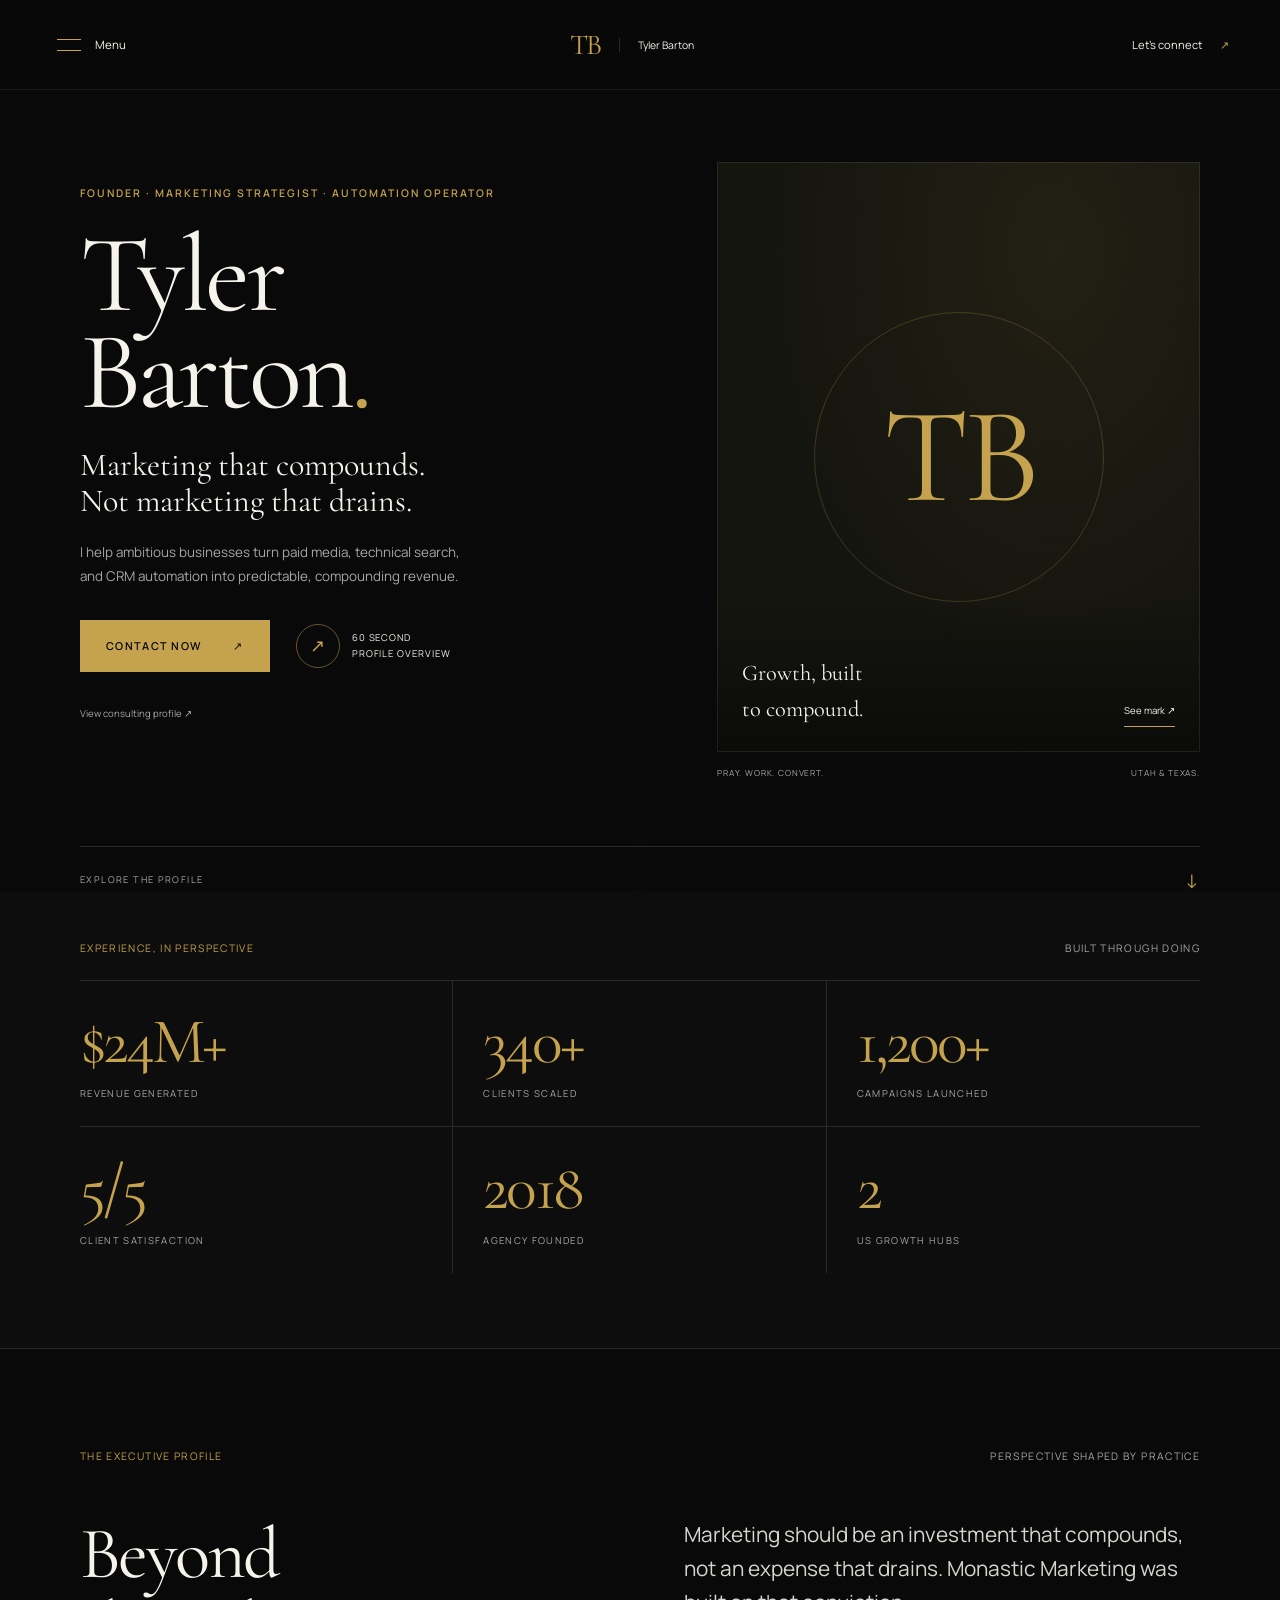
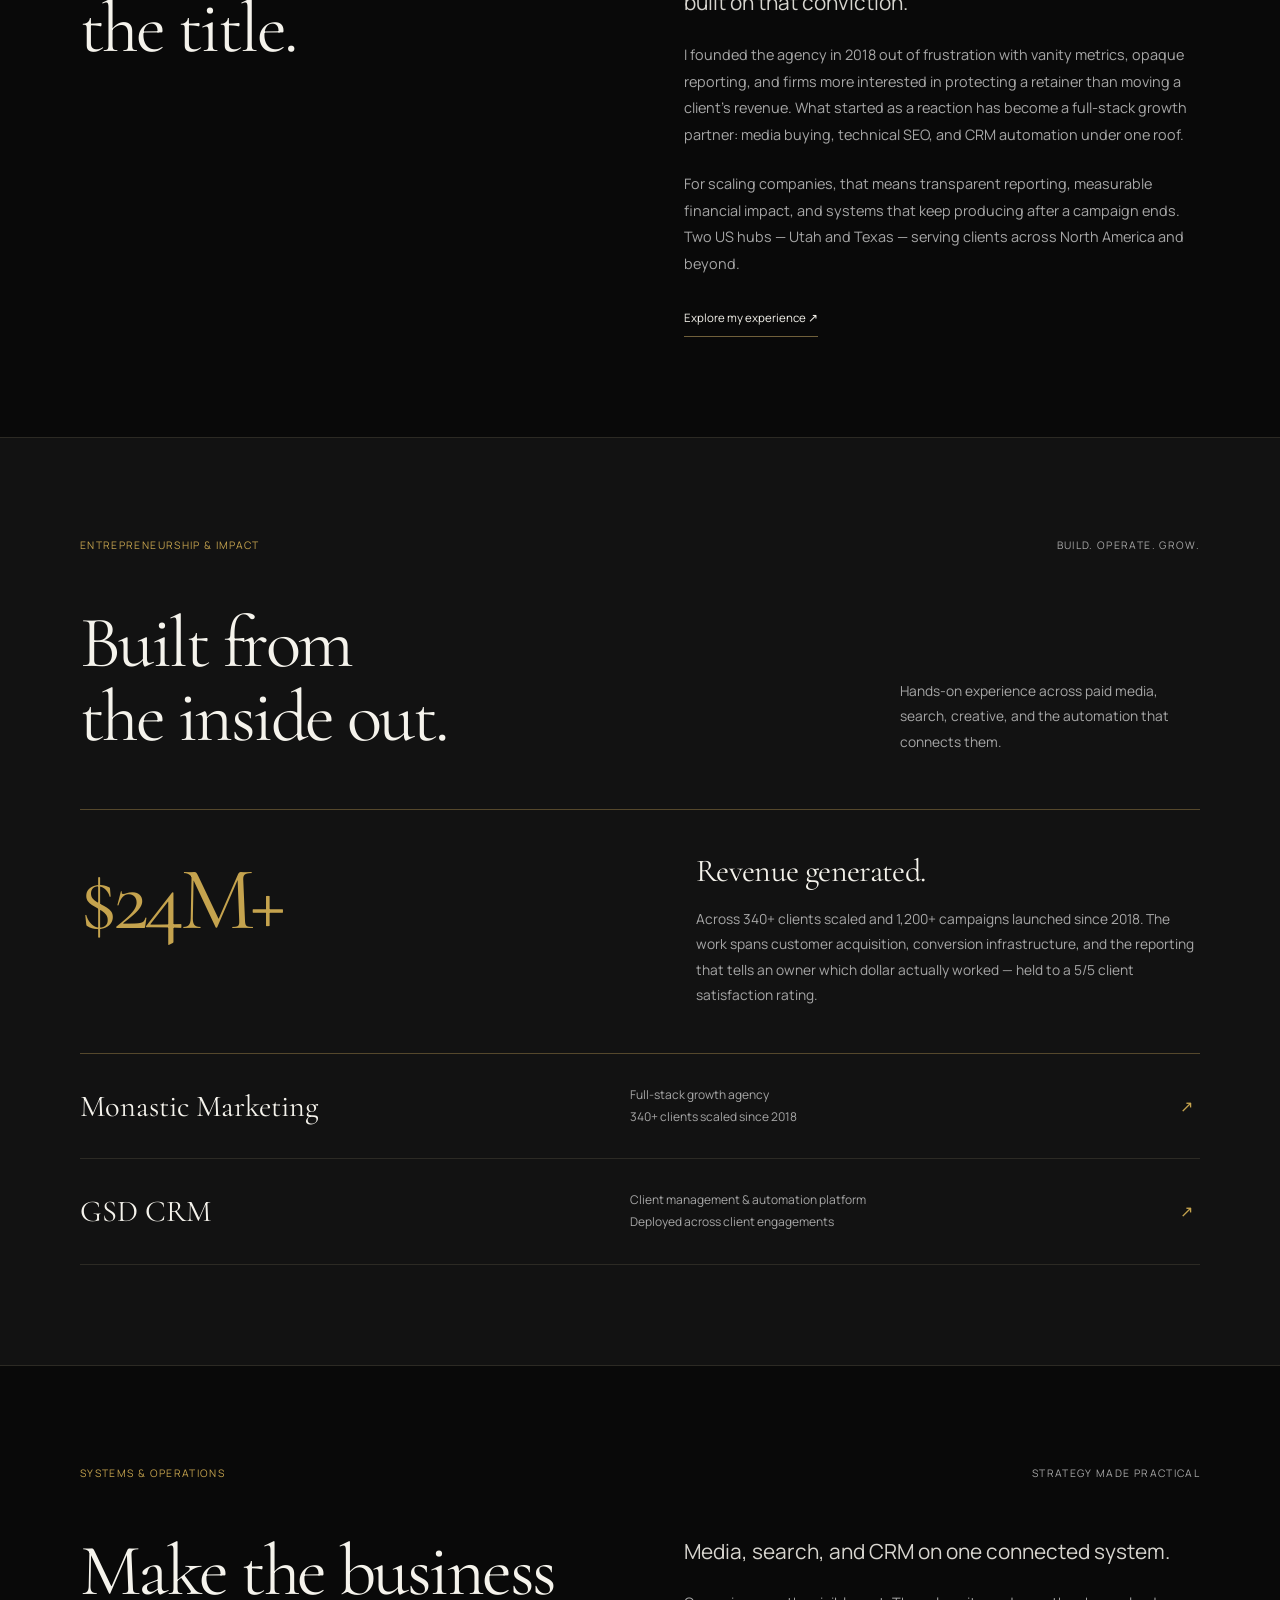
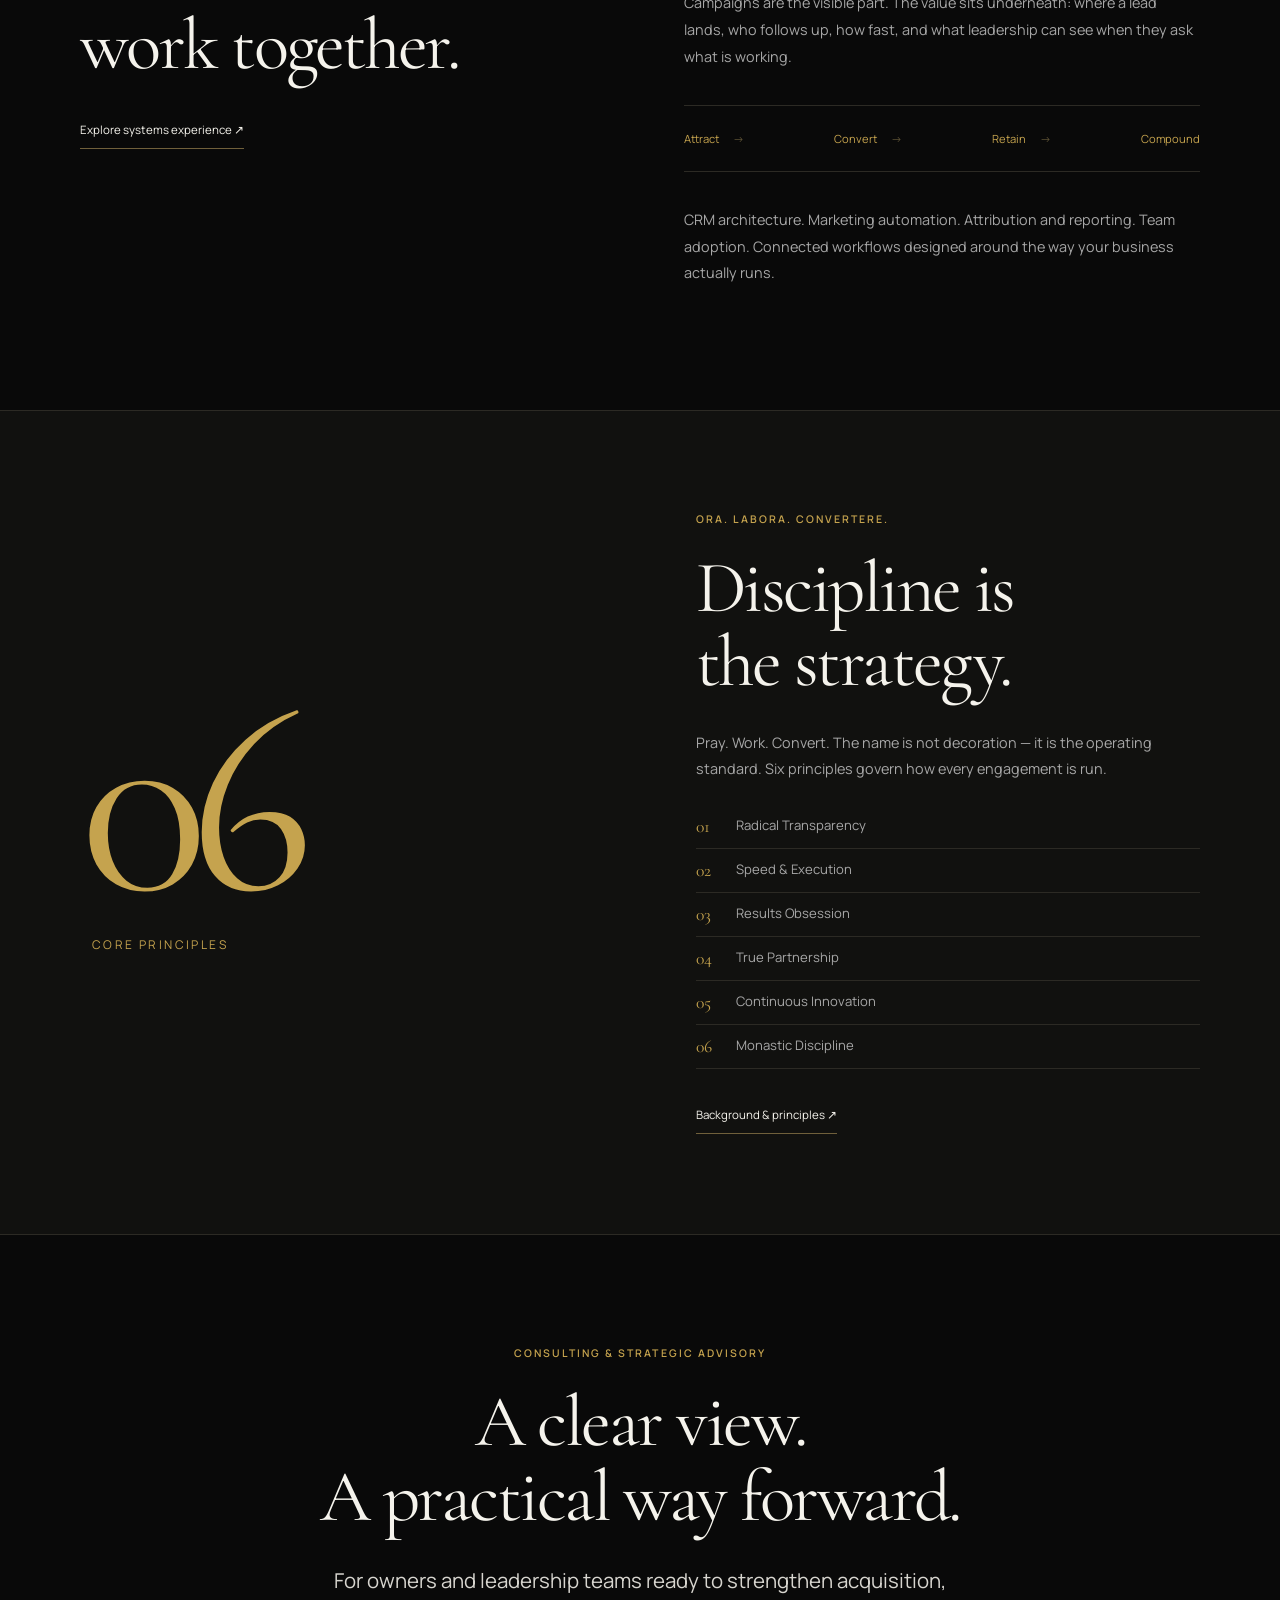
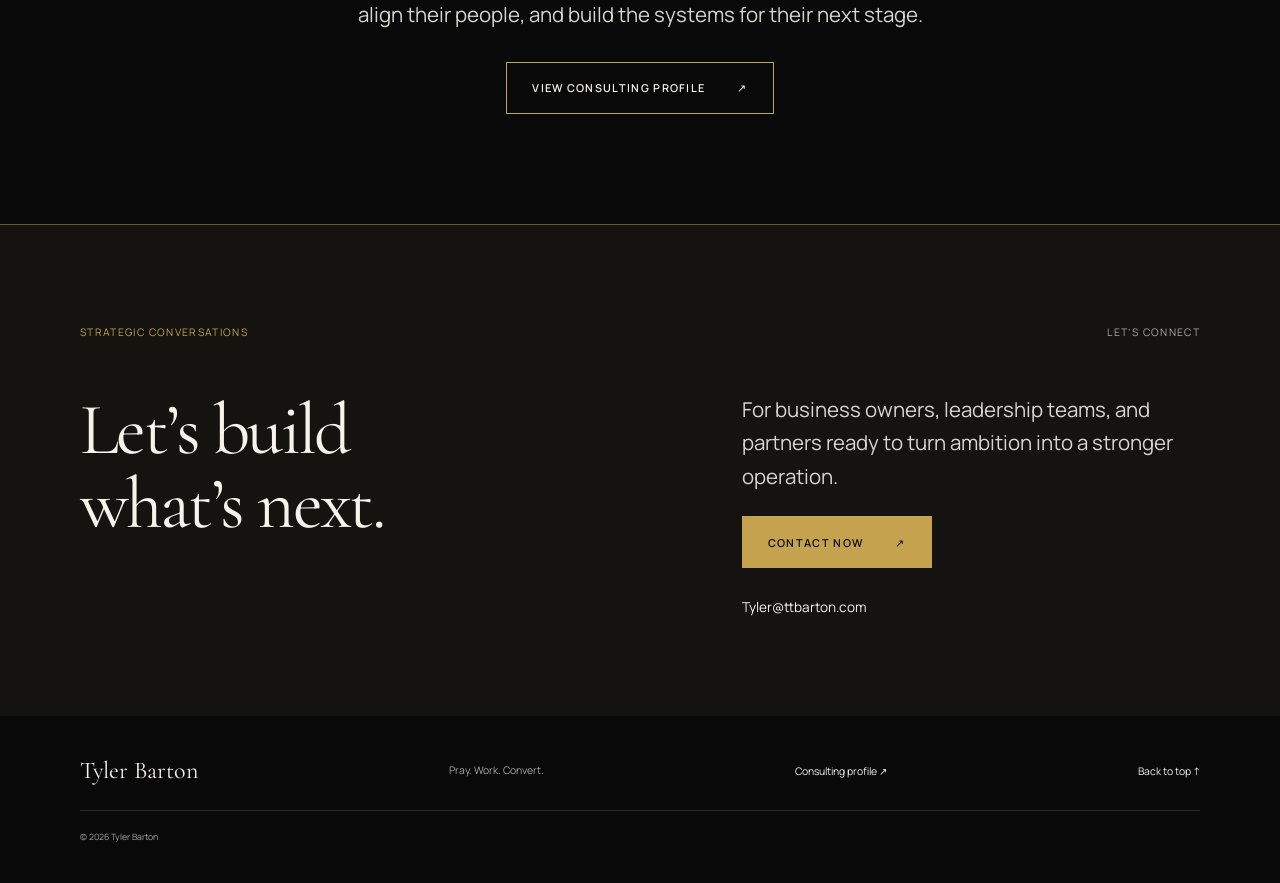
==== index.html @ 745e7f77 "Add ttbarton.com static site Personal executive profile site for Tyler Barton, structured after jere" ====
<!doctype html>
<html lang="en">
<head>
<meta charset="utf-8">
<meta name="viewport" content="width=device-width, initial-scale=1">
<title>Marketing Strategist &amp; Automation Operator | Tyler Barton</title>
<meta name="description" content="Tyler Barton is the founder of Monastic Marketing, a full-stack growth partner built on paid media, technical SEO and CRM automation. 340+ clients scaled, $24M+ in revenue generated.">
<link rel="canonical" href="https://ttbarton.com/">
<meta name="robots" content="index, follow, max-image-preview:large">
<meta property="og:type" content="website">
<meta property="og:title" content="Marketing Strategist &amp; Automation Operator | Tyler Barton">
<meta property="og:description" content="Tyler Barton is the founder of Monastic Marketing, a full-stack growth partner built on paid media, technical SEO and CRM automation.">
<meta property="og:url" content="https://ttbarton.com/">
<meta property="og:site_name" content="Tyler Barton">
<meta property="og:locale" content="en_US">
<!-- TODO(assets): add og:image once a 1200x630 social card exists at /assets/social-profile.jpg -->
<meta name="twitter:card" content="summary_large_image">
<meta name="twitter:title" content="Marketing Strategist &amp; Automation Operator | Tyler Barton">
<meta name="twitter:description" content="Tyler Barton is the founder of Monastic Marketing, a full-stack growth partner built on paid media, technical SEO and CRM automation.">
<meta name="theme-color" content="#090909">
<link rel="icon" type="image/svg+xml" href="/favicon.svg">
<link rel="preconnect" href="https://fonts.googleapis.com">
<link rel="preconnect" href="https://fonts.gstatic.com" crossorigin>
<link rel="stylesheet" href="https://fonts.googleapis.com/css2?family=Cormorant+Garamond:wght@300;400&family=Manrope:wght@400;500;600&display=swap">
<link rel="stylesheet" href="/assets/styles.css">
<script type="application/ld+json">
{"@context":"https://schema.org","@type":"Person","name":"Tyler Barton","url":"https://ttbarton.com/","jobTitle":"Marketing Strategist","email":"Tyler@ttbarton.com","worksFor":{"@type":"Organization","name":"Monastic Marketing","url":"https://monasticmarketing.com/"}}
</script>
</head>
<body id="top">
<a class="skip-link" href="#main">Skip to content</a>
<div class="scroll-progress" aria-hidden="true"></div>

<header class="site-header">
  <button class="menu-toggle" data-open="navigation" aria-haspopup="dialog" aria-label="Open menu">
    <span class="menu-lines" aria-hidden="true"></span>
    <span>Menu</span>
  </button>
  <a class="wordmark" href="/" aria-label="TB: Tyler Barton home">TB<span>Tyler Barton</span></a>
  <a class="header-contact" href="/#contact">Let&rsquo;s connect <span aria-hidden="true">&#8599;</span></a>
</header>

<dialog id="navigation" class="nav-dialog" aria-labelledby="nav-title">
  <div class="nav-top">
    <span class="eyebrow">Navigate</span>
    <button class="close" data-close aria-label="Close menu">&times;</button>
  </div>
  <h2 id="nav-title">Tyler Barton</h2>
  <nav aria-label="Main navigation">
    <a href="/" style="--i:0"><span>Home</span><span aria-hidden="true">&rsaquo;</span></a>
    <a href="/#profile" style="--i:1"><span>Executive profile</span><span aria-hidden="true">&rsaquo;</span></a>
    <a href="/experience/" style="--i:2"><span>Experience</span><span aria-hidden="true">&rsaquo;</span></a>
    <a href="/consulting/" style="--i:3"><span>Consulting</span><span aria-hidden="true">&rsaquo;</span></a>
    <a href="/consulting/#systems" style="--i:4"><span>Systems &amp; technology</span><span aria-hidden="true">&rsaquo;</span></a>
    <a href="/consulting/#methodology" style="--i:5"><span>Methodology</span><span aria-hidden="true">&rsaquo;</span></a>
    <a href="/consulting/#engagements" style="--i:6"><span>Engagement options</span><span aria-hidden="true">&rsaquo;</span></a>
    <a href="/experience/#principles" style="--i:7"><span>Principles</span><span aria-hidden="true">&rsaquo;</span></a>
    <a href="/contact/" style="--i:8"><span>Contact</span><span aria-hidden="true">&rsaquo;</span></a>
  </nav>
  <div class="nav-bottom">
    <span>Founder. Strategist. Operator.</span>
    <a href="mailto:Tyler@ttbarton.com">Tyler@ttbarton.com</a>
  </div>
</dialog>

<main id="main">

  <section class="hero" aria-labelledby="hero-title">
    <div class="hero-copy">
      <p class="eyebrow">Founder &middot; Marketing Strategist &middot; Automation Operator</p>
      <h1 id="hero-title">Tyler<br>Barton<span class="name-period">.</span></h1>
      <p class="hero-statement">Marketing that compounds.<br>Not marketing that drains.</p>
      <p class="hero-description">I help ambitious businesses turn paid media, technical search, and CRM automation into predictable, compounding revenue.</p>
      <div class="hero-actions">
        <a class="button gold" href="/contact/">Contact now <span aria-hidden="true">&#8599;</span></a>
        <button class="briefing-button" data-open="overview">
          <span class="play-icon" aria-hidden="true">&#8599;</span>
          <span>60 second<br>profile overview</span>
        </button>
      </div>
      <div class="support-actions">
        <a href="/consulting/">View consulting profile <span aria-hidden="true">&#8599;</span></a>
        <!-- TODO(assets): restore the PDF download once /downloads/tyler-barton-profile.pdf exists -->
      </div>
    </div>

    <figure class="hero-portrait">
      <div class="portrait-frame is-monogram">
        <!-- TODO(assets): replace this monogram with <img src="/assets/portrait.webp" ...> when a portrait is supplied -->
        <span class="monogram" aria-hidden="true">TB</span>
        <div class="portrait-caption">
          <span>Growth, built<br>to compound.</span>
          <button data-open="portrait">See mark <span aria-hidden="true">&#8599;</span></button>
        </div>
      </div>
      <figcaption>
        <span>Pray. Work. Convert.</span>
        <span>Utah &amp; Texas.</span>
      </figcaption>
    </figure>

    <a class="hero-scroll" href="#profile">
      <span>Explore the profile</span>
      <span aria-hidden="true">&darr;</span>
    </a>
  </section>

  <section class="metrics-section" aria-label="Professional experience in numbers">
    <div class="section-kicker">
      <span>Experience, in perspective</span>
      <span>Built through doing</span>
    </div>
    <div class="metrics">
      <div class="metric" data-reveal style="--delay:0ms"><strong>$24M+</strong><span>Revenue Generated</span></div>
      <div class="metric" data-reveal style="--delay:55ms"><strong>340+</strong><span>Clients Scaled</span></div>
      <div class="metric" data-reveal style="--delay:110ms"><strong>1,200+</strong><span>Campaigns Launched</span></div>
      <div class="metric" data-reveal style="--delay:165ms"><strong>5/5</strong><span>Client Satisfaction</span></div>
      <div class="metric" data-reveal style="--delay:220ms"><strong>2018</strong><span>Agency Founded</span></div>
      <div class="metric" data-reveal style="--delay:275ms"><strong>2</strong><span>US Growth Hubs</span></div>
    </div>
  </section>

  <section id="profile" class="section profile-section">
    <div class="section-kicker">
      <span>The executive profile</span>
      <span>Perspective shaped by practice</span>
    </div>
    <div class="editorial-split">
      <h2 data-reveal>Beyond<br>the title.</h2>
      <div>
        <p class="lead" data-reveal>Marketing should be an investment that compounds, not an expense that drains. Monastic Marketing was built on that conviction.</p>
        <p>I founded the agency in 2018 out of frustration with vanity metrics, opaque reporting, and firms more interested in protecting a retainer than moving a client&rsquo;s revenue. What started as a reaction has become a full-stack growth partner: media buying, technical SEO, and CRM automation under one roof.</p>
        <p>For scaling companies, that means transparent reporting, measurable financial impact, and systems that keep producing after a campaign ends. Two US hubs &mdash; Utah and Texas &mdash; serving clients across North America and beyond.</p>
        <a class="text-link" href="/experience/">Explore my experience <span aria-hidden="true">&#8599;</span></a>
      </div>
    </div>
  </section>

  <section class="section impact-section">
    <div class="section-kicker">
      <span>Entrepreneurship &amp; impact</span>
      <span>Build. Operate. Grow.</span>
    </div>
    <div class="impact-heading">
      <h2 data-reveal>Built from<br>the inside out.</h2>
      <p>Hands-on experience across paid media, search, creative, and the automation that connects them.</p>
    </div>
    <div class="impact-feature" data-reveal>
      <span class="impact-number">$24M+</span>
      <div>
        <h3>Revenue generated.</h3>
        <p>Across 340+ clients scaled and 1,200+ campaigns launched since 2018. The work spans customer acquisition, conversion infrastructure, and the reporting that tells an owner which dollar actually worked &mdash; held to a 5/5 client satisfaction rating.</p>
      </div>
    </div>
    <div class="venture-list">
      <a href="/experience/#monastic-marketing">
        <span>Monastic Marketing</span>
        <p>Full-stack growth agency<br>340+ clients scaled since 2018</p>
        <span aria-hidden="true">&#8599;</span>
      </a>
      <a href="/experience/#gsd-crm">
        <span>GSD CRM</span>
        <p>Client management &amp; automation platform<br>Deployed across client engagements</p>
        <span aria-hidden="true">&#8599;</span>
      </a>
      <!-- TODO(content): add further ventures, boards or exits here as /experience/#anchor entries -->
    </div>
  </section>

  <section class="section systems-teaser">
    <div class="section-kicker">
      <span>Systems &amp; operations</span>
      <span>Strategy made practical</span>
    </div>
    <div class="editorial-split">
      <div>
        <h2 data-reveal>Make the business<br>work together.</h2>
        <a class="text-link" href="/consulting/#systems">Explore systems experience &#8599;</a>
      </div>
      <div>
        <p class="lead">Media, search, and CRM on one connected system.</p>
        <p>Campaigns are the visible part. The value sits underneath: where a lead lands, who follows up, how fast, and what leadership can see when they ask what is working.</p>
        <div class="system-flow" aria-label="Connected growth processes">
          <span>Attract</span>
          <span>Convert</span>
          <span>Retain</span>
          <span>Compound</span>
        </div>
        <p>CRM architecture. Marketing automation. Attribution and reporting. Team adoption. Connected workflows designed around the way your business actually runs.</p>
      </div>
    </div>
  </section>

  <section id="principles" class="section leadership-teaser">
    <div class="leadership-number" data-reveal>06<span>CORE PRINCIPLES</span></div>
    <div>
      <p class="eyebrow">Ora. Labora. Convertere.</p>
      <h2>Discipline is<br>the strategy.</h2>
      <p>Pray. Work. Convert. The name is not decoration &mdash; it is the operating standard. Six principles govern how every engagement is run.</p>
      <ul class="principle-list">
        <li><b>01</b><span>Radical Transparency</span></li>
        <li><b>02</b><span>Speed &amp; Execution</span></li>
        <li><b>03</b><span>Results Obsession</span></li>
        <li><b>04</b><span>True Partnership</span></li>
        <li><b>05</b><span>Continuous Innovation</span></li>
        <li><b>06</b><span>Monastic Discipline</span></li>
      </ul>
      <a class="text-link" href="/experience/#principles">Background &amp; principles &#8599;</a>
    </div>
  </section>

  <section class="section consulting-teaser">
    <p class="eyebrow">Consulting &amp; strategic advisory</p>
    <h2 data-reveal>A clear view.<br>A practical way forward.</h2>
    <p class="lead">For owners and leadership teams ready to strengthen acquisition, align their people, and build the systems for their next stage.</p>
    <a class="button outline" href="/consulting/">View consulting profile <span aria-hidden="true">&#8599;</span></a>
  </section>

  <section id="contact" class="contact-section section">
    <div class="section-kicker">
      <span>Strategic conversations</span>
      <span>Let&rsquo;s connect</span>
    </div>
    <div class="contact-layout">
      <h2>Let&rsquo;s build<br>what&rsquo;s next.</h2>
      <div>
        <p class="lead">For business owners, leadership teams, and partners ready to turn ambition into a stronger operation.</p>
        <a class="button gold" href="/contact/">Contact now <span aria-hidden="true">&#8599;</span></a>
        <div class="contact-links">
          <a href="mailto:Tyler@ttbarton.com">Tyler@ttbarton.com</a>
          <!-- TODO(content): add a direct phone number here, e.g. <a href="tel:+1XXXXXXXXXX">XXX-XXX-XXXX</a> -->
        </div>
      </div>
    </div>
  </section>

</main>

<footer class="site-footer">
  <a class="footer-brand" href="/">Tyler Barton</a>
  <p>Pray. Work. Convert.</p>
  <a href="/consulting/">Consulting profile <span aria-hidden="true">&#8599;</span></a>
  <a href="#top">Back to top &uarr;</a>
  <small>&copy; 2026 Tyler Barton</small>
</footer>

<dialog id="overview" class="overview-dialog" aria-labelledby="overview-title">
  <div class="dialog-top">
    <span class="eyebrow">The 60 second executive briefing</span>
    <button class="close" data-close aria-label="Close overview">&times;</button>
  </div>
  <div class="briefing-progress" aria-hidden="true">
    <span data-progress="0"></span><span data-progress="1"></span><span data-progress="2"></span>
    <span data-progress="3"></span><span data-progress="4"></span><span data-progress="5"></span>
  </div>
  <div aria-live="polite">
    <article class="chapter" data-chapter="0">
      <p class="chapter-label">01 / Who I am</p>
      <h2 id="overview-title">An operator&rsquo;s perspective.</h2>
      <p>I&rsquo;m Tyler Barton, founder of Monastic Marketing. I help ambitious businesses become market leaders through data-driven marketing and automation that generates predictable, compounding revenue.</p>
    </article>
    <article class="chapter" data-chapter="1" hidden>
      <p class="chapter-label">02 / What I&rsquo;ve built</p>
      <h2>From frustration to a full-stack partner.</h2>
      <p>I founded Monastic Marketing in 2018, frustrated by vanity metrics, opaque reporting, and agencies more focused on retainers than client ROI. It now operates as a full-stack growth partner across media buying, technical SEO, and CRM automation, with GSD CRM as the system underneath.</p>
    </article>
    <article class="chapter" data-chapter="2" hidden>
      <p class="chapter-label">03 / The scale</p>
      <h2>Experience across clients and campaigns.</h2>
      <p>340+ clients scaled, $24M+ in revenue generated, and 1,200+ campaigns launched, held to a 5/5 client satisfaction rating. Two US hubs, in Utah and Texas, serve clients across North America and globally.</p>
    </article>
    <article class="chapter" data-chapter="3" hidden>
      <p class="chapter-label">04 / How I lead</p>
      <h2>Transparency. Speed. Discipline.</h2>
      <p>Six principles govern the work: radical transparency, speed and execution, results obsession, true partnership, continuous innovation, and monastic discipline. Ora. Labora. Convertere. Pray, work, convert.</p>
    </article>
    <article class="chapter" data-chapter="4" hidden>
      <p class="chapter-label">05 / Where I create value</p>
      <h2>Connecting strategy to the work.</h2>
      <p>The work connects paid media, technical and local search, creative, CRM implementation, and automation. The focus is moving companies past campaign-by-campaign marketing toward connected systems, clear attribution, and revenue that compounds.</p>
    </article>
    <article class="chapter" data-chapter="5" hidden>
      <p class="chapter-label">06 / Connect</p>
      <h2>Start with a conversation.</h2>
      <p>Explore the consulting profile for capabilities and engagement options, or get in touch to discuss your business and its priorities.</p>
      <div class="actions">
        <a class="button gold" href="/contact/">Contact now <span aria-hidden="true">&#8599;</span></a>
        <a class="text-link" href="/consulting/">Consulting profile &#8599;</a>
      </div>
    </article>
  </div>
  <div class="briefing-controls">
    <button data-prev class="text-link">&larr; Previous</button>
    <span data-step>01 / 06</span>
    <button data-next class="button outline">Next chapter &rarr;</button>
  </div>
</dialog>

<dialog id="portrait" class="portrait-dialog" aria-label="Tyler Barton monogram">
  <button class="close" data-close aria-label="Close">&times;</button>
  <!-- TODO(assets): swap for the full portrait image once supplied -->
  <div class="monogram-xl" aria-hidden="true">TB</div>
  <p>Tyler Barton</p>
</dialog>

<script src="/assets/site.js" defer></script>
</body>
</html>
---- assets/styles.css ----
/* ==========================================================================
   ttbarton.com — Tyler Barton executive profile
   Dark editorial system: Cormorant Garamond display + Manrope body, gold accent.
   ========================================================================== */

:root {
  --bg: #090909;
  --surface: #121212;
  --text: #f5f3ec;
  --muted: #a7a7a7;
  --gold: #c5a34e;
  --gold-soft: #70603b;
  --line: #2c2a24;
  --ease: cubic-bezier(0.2, 0.7, 0.2, 1);
  --font-display: "Cormorant Garamond", Georgia, serif;
  --font-body: "Manrope", -apple-system, BlinkMacSystemFont, "Segoe UI", Arial, sans-serif;
  color-scheme: dark;
  font-family: var(--font-body);
  background: var(--bg);
  color: var(--text);
  font-synthesis: none;
}

*, *::before, *::after { box-sizing: border-box; }

html { scroll-behavior: smooth; scroll-padding-top: 110px; -webkit-text-size-adjust: 100%; }
body { margin: 0; }
body.dialog-open { overflow: hidden; }

a { color: inherit; text-decoration: none; }
button { font: inherit; color: inherit; cursor: pointer; background: none; border: 0; }
button, a, summary { -webkit-tap-highlight-color: transparent; touch-action: manipulation; }
button:disabled { opacity: 0.35; cursor: default; }
[hidden] { display: none !important; }
a, button, summary { outline-offset: 6px; }
a:focus-visible, button:focus-visible, summary:focus-visible { outline: 2px solid var(--gold); }
::selection { background: var(--gold); color: var(--bg); }
img, svg { max-width: 100%; display: block; }

p { color: var(--muted); margin: 0 0 1.4rem; line-height: 1.85; }

h1, h2, h3 {
  font-family: var(--font-display);
  letter-spacing: -0.035em;
  margin: 0;
  font-weight: 400;
  line-height: 1.02;
}
h1 { font-size: clamp(4rem, 8.7vw, 8.6rem); }
h2 { font-size: clamp(3rem, 5.7vw, 5.5rem); }
h3 { letter-spacing: -0.02em; font-size: 2rem; }
h4 { margin: 1rem 0; font-weight: 600; }

main { animation: page-enter 0.4s var(--ease); }

/* --- Layout primitives ---------------------------------------------------- */

.section,
.metrics-section { max-width: 1440px; margin: auto; padding: 100px 6.25%; }
.section { border-top: 1px solid var(--line); }

.eyebrow {
  letter-spacing: 0.19em;
  text-transform: uppercase;
  color: var(--gold);
  font-size: 0.66rem;
  font-weight: 600;
  line-height: 1.7;
}

.section-kicker {
  display: flex;
  justify-content: space-between;
  gap: 20px;
  margin-bottom: 54px;
  letter-spacing: 0.13em;
  text-transform: uppercase;
  color: var(--muted);
  font-size: 0.65rem;
}
.section-kicker span:first-child { color: var(--gold); }

.lead { color: #d7d5cf; font-size: clamp(1.15rem, 1.6vw, 1.4rem); line-height: 1.65; }
.gold-text { color: var(--gold); }

/* --- Buttons & links ------------------------------------------------------ */

.button {
  display: inline-flex;
  justify-content: space-between;
  align-items: center;
  gap: 32px;
  min-height: 52px;
  padding: 17px 25px;
  border: 1px solid var(--gold);
  text-transform: uppercase;
  letter-spacing: 0.12em;
  font-size: 0.68rem;
  font-weight: 600;
  transition: background 0.25s, color 0.25s, transform 0.25s;
}
.button.gold { background: var(--gold); color: #090909; }
.button.gold:hover { background: #dfbf72; border-color: #dfbf72; }
.button.outline:hover { background: var(--gold); color: #090909; }
.button span { transition: transform 0.25s; }
.button:hover span { transform: translate(2px, -2px); }

.text-link,
.support-actions a {
  display: inline-block;
  border-bottom: 1px solid var(--gold-soft);
  padding: 8px 0;
  font-size: 0.72rem;
  line-height: 1.7;
  transition: color 0.2s, border-color 0.2s;
}
.text-link:hover,
.support-actions a:hover { color: var(--gold); border-color: var(--gold); }

.actions { display: flex; flex-wrap: wrap; align-items: center; gap: 25px; }

.skip-link {
  position: fixed;
  top: -100px;
  left: 20px;
  z-index: 100;
  background: var(--gold);
  color: #090909;
  padding: 16px;
}
.skip-link:focus { top: 10px; }

/* --- Header & navigation -------------------------------------------------- */

.site-header {
  position: sticky;
  top: 0;
  z-index: 20;
  display: flex;
  justify-content: space-between;
  align-items: center;
  height: 90px;
  padding: 0 4%;
  background: #090909ed;
  border-bottom: 1px solid #ffffff12;
  transition: background 0.3s;
}
.site-header.scrolled { background: #090909fa; }

.menu-toggle { display: flex; align-items: center; gap: 14px; min-height: 44px; font-size: 0.72rem; }
.menu-lines { width: 24px; height: 12px; border-block: 1px solid var(--gold); transition: width 0.3s; }
.menu-toggle:hover .menu-lines { width: 30px; }

.wordmark {
  display: flex;
  align-items: center;
  gap: 18px;
  font-family: var(--font-display);
  letter-spacing: -0.06em;
  color: var(--gold);
  font-size: 1.8rem;
}
.wordmark span {
  border-left: 1px solid var(--line);
  padding-left: 18px;
  letter-spacing: 0;
  font-family: var(--font-body);
  color: var(--text);
  font-size: 0.65rem;
}

.header-contact { display: flex; align-items: center; gap: 18px; font-size: 0.7rem; }
.header-contact span { color: var(--gold); }

.scroll-progress {
  position: fixed;
  top: 0;
  left: 0;
  z-index: 30;
  width: 100%;
  height: 2px;
  background: var(--gold);
  transform-origin: 0;
  transform: scaleX(0);
}

/* --- Hero ----------------------------------------------------------------- */

.hero {
  position: relative;
  display: grid;
  grid-template-columns: 1.25fr 1fr;
  gap: 3%;
  max-width: 1440px;
  margin: auto;
  padding: 72px 6.25% 0;
  background: linear-gradient(90deg, #0000 49.95%, #c5a34e08 50%, #0000 50.05%);
}
.hero-copy { position: relative; z-index: 2; padding: 23px 0 50px; }
.hero h1 { margin: 24px 0 26px; font-size: clamp(5rem, 8.6vw, 8.7rem); line-height: 0.88; }
.name-period { color: var(--gold); }
.hero-statement {
  font-family: var(--font-display);
  color: var(--text);
  margin-bottom: 20px;
  font-size: 2rem;
  line-height: 1.15;
}
.hero-description { max-width: 390px; font-size: 0.84rem; line-height: 1.8; }
.hero-actions { display: flex; align-items: center; gap: 26px; margin-top: 30px; }

.briefing-button {
  display: flex;
  align-items: center;
  gap: 12px;
  padding: 5px 0;
  text-align: left;
  text-transform: uppercase;
  letter-spacing: 0.1em;
  font-size: 0.59rem;
  line-height: 1.7;
}
.play-icon {
  display: grid;
  place-items: center;
  width: 44px;
  height: 44px;
  color: var(--gold);
  border: 1px solid #655632;
  border-radius: 50%;
  font-size: 1.1rem;
  transition: background 0.25s, color 0.25s;
}
.briefing-button:hover .play-icon { background: var(--gold); color: #090909; }

.support-actions { display: flex; gap: 25px; margin-top: 25px; }
.support-actions a { color: var(--muted); border: 0; font-size: 0.6rem; }

.hero-portrait { align-self: start; margin: 0; padding: 0 0 46px; }
.portrait-frame { position: relative; background: #20201e; max-height: 590px; overflow: hidden; }
.portrait-frame::after {
  content: "";
  position: absolute;
  inset: 0;
  border: 1px solid #ffffff15;
  pointer-events: none;
}
.portrait-frame > img {
  width: 100%;
  height: 590px;
  object-fit: cover;
  object-position: 50% 37%;
  filter: saturate(0.65);
  transition: filter 0.5s, transform 0.8s;
}
.portrait-frame:hover > img { filter: saturate(1); transform: scale(1.02); }

/* Monogram stand-in used until a portrait is supplied */
.portrait-frame.is-monogram { display: grid; place-items: center; height: 590px; background:
  radial-gradient(at 70% 15%, #c5a34e14, #0000 60%), #15150f; }
.monogram {
  display: grid;
  place-items: center;
  width: min(62%, 290px);
  aspect-ratio: 1;
  border: 1px solid #c5a34e3d;
  border-radius: 50%;
  font-family: var(--font-display);
  font-size: clamp(5rem, 11vw, 8.5rem);
  letter-spacing: -0.04em;
  color: var(--gold);
  line-height: 1;
}

.portrait-caption {
  position: absolute;
  inset-inline: 0;
  bottom: 0;
  display: flex;
  justify-content: space-between;
  align-items: end;
  padding: 60px 25px 25px;
  background: linear-gradient(#0000, #090909df);
  font-size: 0.75rem;
  line-height: 1.6;
}
.portrait-caption > span { font-family: var(--font-display); font-size: 1.4rem; }
.portrait-caption button { border-bottom: 1px solid var(--gold); padding: 8px 0; font-size: 0.6rem; }

.hero-portrait figcaption {
  display: flex;
  justify-content: space-between;
  margin-top: 15px;
  text-transform: uppercase;
  letter-spacing: 0.1em;
  color: var(--muted);
  font-size: 0.52rem;
}

.hero-scroll {
  grid-column: 1 / -1;
  display: flex;
  justify-content: space-between;
  align-items: center;
  padding: 20px 0;
  border-top: 1px solid var(--line);
  text-transform: uppercase;
  letter-spacing: 0.15em;
  color: var(--muted);
  font-size: 0.58rem;
}
.hero-scroll span:last-child { color: var(--gold); font-size: 1.2rem; }

/* --- Metrics -------------------------------------------------------------- */

.metrics-section { background: #0d0d0d; padding-top: 50px; padding-bottom: 75px; }
.metrics-section .section-kicker { margin-bottom: 25px; }
.metrics { display: grid; grid-template-columns: repeat(3, 1fr); }
.metric {
  position: relative;
  padding: 26px 30px;
  border-top: 1px solid var(--line);
  border-right: 1px solid var(--line);
  transition: background 0.3s;
}
.metric:nth-child(3n) { border-right: 0; }
.metric:nth-child(3n + 1) { padding-left: 0; }
.metric strong {
  display: block;
  font-family: var(--font-display);
  color: var(--gold);
  letter-spacing: -0.045em;
  font-size: clamp(3rem, 5vw, 4.6rem);
  font-weight: 400;
  line-height: 1.1;
}
.metric > span {
  display: block;
  margin-top: 10px;
  text-transform: uppercase;
  letter-spacing: 0.14em;
  color: var(--muted);
  font-size: 0.6rem;
}
.metric::after {
  content: "";
  position: absolute;
  top: -1px;
  left: 0;
  width: 100%;
  height: 1px;
  background: var(--gold);
  transform-origin: 0;
  transform: scaleX(0);
  transition: transform 0.4s;
}
.metric:hover { background: #c5a34e06; }
.metric:hover::after { transform: scaleX(1); }

/* --- Editorial splits ----------------------------------------------------- */

.editorial-split { display: grid; grid-template-columns: 1fr 1.05fr; gap: 10%; }
.editorial-split > div > p { max-width: 600px; font-size: 0.9rem; }
.editorial-split > div > .lead { font-size: 1.3rem; }

/* --- Impact / ventures ---------------------------------------------------- */

.impact-section { background: #121212; }
.impact-heading { display: flex; justify-content: space-between; align-items: end; gap: 10%; }
.impact-heading > p { max-width: 300px; margin: 0; font-size: 0.86rem; }
.impact-feature {
  display: grid;
  grid-template-columns: 1fr 1fr;
  gap: 10%;
  margin-top: 55px;
  padding: 45px 0;
  border-block: 1px solid #55482c;
}
.impact-number {
  font-family: var(--font-display);
  color: var(--gold);
  letter-spacing: -0.05em;
  font-size: clamp(4rem, 7vw, 7rem);
  line-height: 1;
}
.impact-feature h3 { margin-bottom: 18px; }
.impact-feature p { margin: 0; font-size: 0.86rem; }

.venture-list > a {
  display: grid;
  grid-template-columns: 1fr 1fr 20px;
  align-items: center;
  gap: 24px;
  padding: 30px 0;
  border-bottom: 1px solid var(--line);
  transition: padding 0.3s, color 0.3s;
}
.venture-list > a:hover { color: var(--gold); padding-left: 12px; }
.venture-list > a > span:first-child { font-family: var(--font-display); font-size: 1.9rem; }
.venture-list p { margin: 0; font-size: 0.75rem; }
.venture-list > a > span:last-child { color: var(--gold); }

/* --- Systems -------------------------------------------------------------- */

.systems-teaser .text-link { margin-top: 30px; }
.system-flow {
  display: flex;
  justify-content: space-between;
  gap: 12px;
  margin: 35px 0;
  padding: 25px 0;
  border-block: 1px solid var(--line);
  color: var(--gold);
  font-size: 0.7rem;
}
.system-flow span:not(:last-child)::after { content: "→"; color: #615537; margin-left: 14px; }

/* --- Principles panel (big numeral) --------------------------------------- */

.leadership-teaser { display: grid; grid-template-columns: 1fr 1fr; gap: 10%; background: #11110f; }
.leadership-number {
  align-self: center;
  font-family: var(--font-display);
  color: var(--gold);
  letter-spacing: -0.07em;
  font-size: clamp(9rem, 21vw, 20rem);
  line-height: 0.8;
}
.leadership-number span {
  display: block;
  margin-top: 30px;
  padding-left: 12px;
  font-family: var(--font-body);
  letter-spacing: 0.2em;
  font-size: 0.75rem;
}
.leadership-teaser h2 { margin-bottom: 30px; }
.leadership-teaser p:not(.eyebrow) { font-size: 0.9rem; }

.principle-list { margin: 0 0 28px; padding: 0; list-style: none; }
.principle-list li {
  display: grid;
  grid-template-columns: 26px 1fr;
  gap: 14px;
  padding: 11px 0;
  border-bottom: 1px solid var(--line);
  color: var(--muted);
  font-size: 0.82rem;
}
.principle-list b { color: var(--gold); font-weight: 400; font-family: var(--font-display); font-size: 1.1rem; }

/* --- Consulting teaser / contact / footer --------------------------------- */

.consulting-teaser { text-align: center; padding-block: 110px; }
.consulting-teaser .lead { max-width: 620px; margin: 30px auto; }

.contact-section { background: #14130f; border-top: 1px solid #675735; }
.contact-layout { display: grid; grid-template-columns: 1.2fr 1fr; gap: 10%; }
.contact-links { display: flex; flex-direction: column; gap: 12px; margin-top: 30px; font-size: 0.85rem; }
.contact-links a:hover { color: var(--gold); }

.site-footer {
  display: flex;
  flex-wrap: wrap;
  justify-content: space-between;
  align-items: center;
  gap: 25px;
  max-width: 1440px;
  margin: auto;
  padding: 40px 6.25%;
  font-size: 0.65rem;
}
.footer-brand { font-family: var(--font-display); font-size: 1.5rem; }
.site-footer p { margin: 0; font-size: 0.65rem; }
.site-footer small {
  width: 100%;
  color: var(--muted);
  border-top: 1px solid var(--line);
  padding-top: 20px;
}

/* --- Inner page intro ----------------------------------------------------- */

.page-intro {
  padding-top: 95px;
  border: 0;
  background: radial-gradient(at 90% 5%, #c5a34e0b, #0000 55%);
}
.page-intro .lead { max-width: 670px; margin: 30px 0; }
.page-intro h1 { font-size: clamp(3.8rem, 7.5vw, 7.5rem); }

/* --- Timeline / accordions ------------------------------------------------ */

.timeline { margin-left: 8px; padding-left: 35px; border-left: 1px solid #6c582f; }
.timeline-item { position: relative; border-bottom: 1px solid var(--line); }
.timeline-item::before {
  content: "";
  position: absolute;
  top: 47px;
  left: -40px;
  width: 9px;
  height: 9px;
  border: 1px solid var(--gold);
  background: var(--bg);
  border-radius: 50%;
}
.timeline-item[open]::before { background: var(--gold); }

summary {
  display: flex;
  align-items: center;
  gap: 25px;
  min-height: 56px;
  padding: 30px 0;
  cursor: pointer;
  list-style: none;
}
summary::-webkit-details-marker { display: none; }
summary h3 { font-size: 1.9rem; }
summary p { margin: 8px 0 0; font-size: 0.78rem; }

.expand {
  margin-left: auto;
  flex-shrink: 0;
  color: var(--gold);
  font-size: 1.5rem;
  transition: transform 0.3s;
}
details[open] > summary > .expand { transform: rotate(45deg); }

.timeline-badge {
  width: 155px;
  flex-shrink: 0;
  color: var(--gold);
  text-transform: uppercase;
  letter-spacing: 0.1em;
  font-size: 0.65rem;
}
.timeline-detail { max-width: 700px; margin-left: 180px; padding-bottom: 30px; }
.timeline-detail p { font-size: 0.9rem; }

.tag-list { display: flex; flex-wrap: wrap; gap: 8px; margin: 20px 0 0; padding: 0; list-style: none; }
.tag-list li { border: 1px solid var(--line); color: #bdb8aa; padding: 7px 10px; font-size: 0.61rem; }

.education-row {
  display: grid;
  grid-template-columns: 1fr 1fr;
  gap: 10%;
  padding: 35px 0;
  border-bottom: 1px solid var(--line);
}
.education-row p { font-size: 0.86rem; }

.case-section { background: #121212; }
.case-body { max-width: 800px; margin: 40px 0 0 auto; }
.case-body h3 { margin-bottom: 25px; }

.plain-list { margin: 25px 0; padding: 0; list-style: none; }
.plain-list li {
  position: relative;
  padding: 10px 0 10px 22px;
  color: var(--muted);
  font-size: 0.85rem;
  line-height: 1.7;
}
.plain-list li::before { content: "•"; position: absolute; left: 0; color: var(--gold); }

/* --- Consulting page ------------------------------------------------------ */

.value-grid { display: grid; grid-template-columns: 1fr 1fr; gap: 40px 70px; }
.value-grid h3 { color: var(--gold); margin-bottom: 18px; }
.value-grid p { font-size: 0.86rem; }

.sticky-heading { align-self: start; position: sticky; top: 140px; }
.sticky-heading > p:last-child { margin-top: 25px; }

.service-list details { border-top: 1px solid var(--line); }
.service-list summary h3 {
  font-family: var(--font-body);
  letter-spacing: 0;
  font-size: 0.92rem;
  line-height: 1.6;
}
.detail-body { padding: 0 0 30px; font-size: 0.9rem; }

.methodology { background: #121212; }
.method-steps { margin-top: 40px; }
.method-steps details { border-bottom: 1px solid var(--line); }
.step-number {
  width: 55px;
  flex-shrink: 0;
  font-family: var(--font-display);
  color: var(--gold);
  font-size: 2rem;
}
.methodology > p { margin-top: 30px; font-size: 0.8rem; }
.method-steps .detail-body { max-width: 800px; padding-left: 80px; }

.tools-grid { display: grid; grid-template-columns: repeat(3, 1fr); gap: 45px 35px; margin-top: 60px; }
.tools-grid > div { border-top: 1px solid #65542f; padding-top: 25px; }
.tools-grid h3 { font-size: 1.65rem; }
.tools-grid ul { margin-top: 22px; padding: 0; list-style: none; }
.tools-grid li { color: var(--muted); font-size: 0.75rem; line-height: 1.9; }

.industry-list {
  display: flex;
  flex-wrap: wrap;
  gap: 12px 25px;
  margin: 20px 0;
  padding: 20px 0;
  list-style: none;
}
.industry-list li {
  color: var(--muted);
  border-bottom: 1px solid var(--line);
  padding: 9px 0;
  font-size: 0.8rem;
}
.industry-list li.primary { color: var(--gold); border-color: #675735; }

.engagements { background: #121212; }
.engagements > h2 { margin-bottom: 45px; }
.engagement { border-top: 1px solid var(--line); }
.engagement summary { align-items: start; }
.engagement summary p { max-width: 800px; }
.engagement .detail-body { padding-left: 80px; }
.price-note {
  display: block;
  margin-top: 10px;
  color: var(--gold);
  text-transform: uppercase;
  letter-spacing: 0.12em;
  font-size: 0.62rem;
}

/* --- Contact page --------------------------------------------------------- */

.contact-options { display: flex; flex-direction: column; max-width: 800px; margin-top: 55px; }
.contact-options > a {
  display: grid;
  grid-template-columns: 130px 1fr 20px;
  align-items: center;
  gap: 25px;
  padding: 28px 0;
  border-top: 1px solid var(--line);
}
.contact-options > a > span:first-child { color: var(--muted); font-size: 0.7rem; }
.contact-options strong { font-family: var(--font-display); font-size: 2rem; font-weight: 400; }
.contact-options > a > span:last-child { color: var(--gold); }

.calendar-shell {
  display: flex;
  flex-direction: column;
  justify-content: center;
  align-items: center;
  min-height: 230px;
  padding: 25px;
  border: 1px solid var(--line);
}
.calendar-shell > p { margin: 20px 0 0; font-size: 0.7rem; }
.booking-section h2 { margin-bottom: 25px; }

/* --- Dialogs -------------------------------------------------------------- */

dialog {
  color: var(--text);
  background: #121212;
  border: 1px solid #4d432b;
  max-width: calc(100vw - 32px);
  max-height: 90dvh;
  margin: auto;
  padding: 0;
  box-shadow: 0 30px 100px #0009;
}
dialog::backdrop { backdrop-filter: blur(7px); background: #000b; }
dialog[open] { animation: dialog-in 0.3s var(--ease); }

.close {
  display: grid;
  place-items: center;
  width: 44px;
  height: 44px;
  border: 1px solid var(--line);
  font-size: 1.7rem;
  line-height: 1;
  transition: border-color 0.2s, color 0.2s;
}
.close:hover { border-color: var(--gold); color: var(--gold); }

.nav-dialog {
  border: 0;
  border-right: 1px solid var(--line);
  width: 420px;
  max-width: min(92vw, 420px);
  height: 100dvh;
  max-height: 100dvh;
  margin: 0;
  padding: 28px 32px;
  overflow: auto;
}
.nav-dialog[open] { animation: drawer-in 0.35s var(--ease); }
.nav-top { display: flex; justify-content: space-between; align-items: center; }
.nav-dialog h2 { margin: 14px 0 28px; font-size: 2rem; }
.nav-dialog nav > a {
  display: flex;
  justify-content: space-between;
  gap: 20px;
  padding: 17px 0;
  border-bottom: 1px solid var(--line);
  font-size: 0.82rem;
  transition: color 0.2s, padding 0.2s;
}
.nav-dialog nav > a:hover { color: var(--gold); padding-left: 8px; }
.nav-dialog nav > a > span:last-child { color: var(--gold); }
.nav-dialog[open] nav > a {
  animation: page-enter 0.3s both;
  animation-delay: calc(var(--i) * 25ms);
}
.nav-bottom {
  display: flex;
  flex-direction: column;
  gap: 15px;
  margin-top: 38px;
  color: var(--muted);
  font-size: 0.65rem;
}
.nav-bottom a { color: var(--gold); }

.overview-dialog { width: 900px; padding: 35px 50px; }
.dialog-top { display: flex; justify-content: space-between; align-items: center; gap: 20px; }
.dialog-top .eyebrow { margin: 0; }
.briefing-progress { display: grid; grid-template-columns: repeat(6, 1fr); gap: 8px; margin: 30px 0 45px; }
.briefing-progress span { background: #38352d; height: 2px; transition: background 0.25s; }
.briefing-progress span.active { background: var(--gold); }
.chapter { min-height: 330px; animation: page-enter 0.3s var(--ease); }
.chapter-label { color: var(--gold); text-transform: uppercase; letter-spacing: 0.1em; font-size: 0.7rem; }
.chapter h2 { max-width: 670px; margin-bottom: 25px; font-size: clamp(2.8rem, 5vw, 4.7rem); }
.chapter > p:last-of-type { max-width: 680px; font-size: 1rem; }
.briefing-controls {
  display: flex;
  justify-content: space-between;
  align-items: center;
  gap: 20px;
  padding-top: 25px;
  border-top: 1px solid var(--line);
}
.briefing-controls > span { color: var(--muted); font-size: 0.65rem; }

.portrait-dialog { text-align: center; background: #090909; width: auto; padding: 18px; }
.portrait-dialog > .close { position: absolute; top: 25px; right: 25px; background: #090909d9; }
.portrait-dialog .monogram-xl {
  display: grid;
  place-items: center;
  width: min(70vw, 520px);
  aspect-ratio: 1;
  margin: auto;
  border: 1px solid #c5a34e3d;
  border-radius: 50%;
  font-family: var(--font-display);
  font-size: clamp(6rem, 18vw, 13rem);
  color: var(--gold);
  line-height: 1;
}
.portrait-dialog p { font-family: var(--font-display); margin: 15px 0 0; font-size: 1.5rem; }

/* --- Motion --------------------------------------------------------------- */

.revealed { animation: reveal 0.7s var(--ease) both; animation-delay: var(--delay, 0s); }

@keyframes page-enter {
  from { opacity: 0.2; transform: translateY(8px); }
  to { opacity: 1; transform: none; }
}
@keyframes reveal {
  from { opacity: 0.45; transform: translateY(18px); }
  to { opacity: 1; transform: none; }
}
@keyframes drawer-in {
  from { transform: translateX(-100%); }
  to { transform: none; }
}
@keyframes dialog-in {
  from { opacity: 0; transform: translateY(12px); }
  to { opacity: 1; transform: none; }
}

/* --- Responsive ----------------------------------------------------------- */

@media (width >= 1600px) {
  .hero { padding-top: 95px; }
  .portrait-frame { max-height: 650px; }
  .portrait-frame > img, .portrait-frame.is-monogram { height: 650px; }
  .hero-copy { padding-top: 35px; }
}

@media (width <= 1000px) {
  .section, .metrics-section { padding: 75px 5%; }
  .hero { grid-template-columns: 1.1fr 1fr; gap: 5%; padding: 45px 5% 0; }
  .hero h1 { font-size: 7.8vw; }
  .hero-copy { padding-top: 10px; }
  .hero .eyebrow { font-size: 0.53rem; }
  .hero-statement { font-size: 1.7rem; }
  .hero-description { font-size: 0.78rem; }
  .portrait-frame > img, .portrait-frame.is-monogram { height: 530px; }
  .hero-actions { gap: 15px; }
  .hero-actions .button { gap: 15px; padding: 15px; font-size: 0.6rem; }
  .support-actions { gap: 16px; }
  .support-actions a { font-size: 0.52rem; }
  .hero-portrait figcaption span:last-child { display: none; }
  .editorial-split, .contact-layout { gap: 6%; }
  .tools-grid { grid-template-columns: 1fr 1fr; }
  .timeline-badge { width: 115px; }
  .timeline-detail { margin-left: 140px; }
  .hero-portrait { padding-bottom: 30px; }
}

@media (width <= 700px) {
  html { scroll-padding-top: 85px; }
  .site-header { height: 72px; padding-inline: 5%; }
  .wordmark span { display: none; }
  .wordmark { font-size: 1.6rem; }
  .header-contact { gap: 9px; font-size: 0.63rem; }
  .menu-toggle { font-size: 0.65rem; }

  .hero { display: flex; flex-direction: column; gap: 0; padding: 35px 6% 0; }
  .hero-copy { padding: 0 0 30px; }
  .hero .eyebrow { letter-spacing: 0.13em; font-size: 0.52rem; }
  .hero h1 { margin: 27px 0; font-size: clamp(4.8rem, 16vw, 7rem); }
  .hero-statement { font-size: 1.85rem; }
  .hero-description { max-width: 420px; font-size: 0.83rem; }
  .hero-actions { gap: 23px; margin-top: 24px; }
  .hero-actions .button { padding: 17px 22px; }
  .support-actions { gap: 24px; margin-top: 15px; }
  .support-actions a { font-size: 0.57rem; }
  .hero-portrait { width: 100%; padding-bottom: 26px; }
  .portrait-frame { max-height: 430px; }
  .portrait-frame > img { height: 430px; object-position: 50% 33%; }
  .portrait-frame.is-monogram { height: 430px; }
  .portrait-caption { padding: 60px 20px 20px; }
  .hero-portrait figcaption { font-size: 0.5rem; }
  .hero-scroll { width: 100%; padding: 16px 0; }

  .section, .metrics-section { padding: 60px 6%; }
  .section-kicker { gap: 20px; margin-bottom: 35px; font-size: 0.56rem; }
  .section-kicker > span:last-child { text-align: right; max-width: 130px; }

  .metrics { grid-template-columns: 1fr 1fr; }
  .metric { border-right: 1px solid var(--line) !important; padding: 22px 14px !important; }
  .metric:nth-child(2n) { border-right: 0 !important; }
  .metric:nth-child(odd) { padding-left: 0 !important; }
  .metric strong { font-size: 3.4rem; }
  .metric > span { letter-spacing: 0.09em; font-size: 0.49rem; line-height: 1.7; }

  .editorial-split, .contact-layout, .leadership-teaser { grid-template-columns: 1fr; gap: 35px; }
  .editorial-split > div > .lead { font-size: 1.2rem; }
  .impact-heading { display: block; }
  .impact-heading > p { max-width: none; margin-top: 25px; }
  .impact-feature { grid-template-columns: 1fr; gap: 25px; margin-top: 35px; padding: 35px 0; }
  .impact-number { font-size: 4.7rem; }
  .venture-list > a { grid-template-columns: 1fr 20px; gap: 10px; padding-block: 25px; }
  .venture-list > a > span:first-child { font-size: 1.65rem; }
  .venture-list p { grid-area: 2 / 1; font-size: 0.7rem; }
  .venture-list > a > span:last-child { grid-area: 1 / 2 / 3; }
  .leadership-number { padding-block: 20px; font-size: 11rem; }
  .leadership-number span { font-size: 0.65rem; }
  .consulting-teaser { text-align: left; }
  .consulting-teaser .lead { margin: 25px 0; }
  .site-footer { gap: 20px; padding: 30px 6%; }
  .site-footer > .footer-brand, .site-footer p { width: 100%; }

  .page-intro { padding-top: 55px; }
  .page-intro h1 { font-size: clamp(3.2rem, 12vw, 5rem); }

  .timeline { padding-left: 23px; }
  .timeline-item::before { top: 39px; left: -28px; }
  .timeline-item summary { display: grid; grid-template-columns: 1fr 20px; gap: 12px; }
  .timeline-badge { grid-column: 1 / -1; width: auto; }
  .timeline-item summary h3 { font-size: 1.8rem; }
  .timeline-item .expand { grid-area: 2 / 2; }
  .timeline-detail { margin-left: 0; }
  .education-row { grid-template-columns: 1fr; gap: 20px; }

  .value-grid { grid-template-columns: 1fr; gap: 25px; }
  .sticky-heading { position: static; }
  .tools-grid { gap: 30px 22px; }
  .tools-grid h3 { font-size: 1.4rem; }
  .tools-grid li { font-size: 0.68rem; }
  .method-steps summary { gap: 12px; }
  .method-steps summary h3 { font-size: 1.5rem; }
  .step-number { width: 35px; font-size: 1.6rem; }
  .method-steps .detail-body, .engagement .detail-body { padding-left: 0; }
  .engagement summary { gap: 12px; }
  .engagement h3 { font-size: 1.65rem; }
  .engagement summary p { font-size: 0.75rem; }

  .contact-options > a { grid-template-columns: 1fr 20px; gap: 12px; }
  .contact-options > a > span:first-child { grid-column: 1 / -1; }
  .contact-options strong { font-size: clamp(1.2rem, 5.2vw, 1.8rem); }
  .calendar-shell { padding: 12px; }

  .overview-dialog { max-height: 92dvh; padding: 22px; }
  .dialog-top .eyebrow { max-width: 190px; font-size: 0.55rem; }
  .briefing-progress { margin: 25px 0 30px; }
  .chapter { min-height: 380px; }
  .chapter h2 { font-size: 2.9rem; }
  .chapter > p:last-of-type { font-size: 0.9rem; }
  .briefing-controls { gap: 10px; }
  .briefing-controls .button { min-height: 46px; padding: 12px; font-size: 0.55rem; }
  .briefing-controls .text-link { font-size: 0.65rem; }
  .briefing-controls > span { font-size: 0.55rem; }
  .chapter .actions { gap: 15px; }

  .system-flow { gap: 7px; font-size: 0.62rem; }
  .system-flow span:not(:last-child)::after { margin-left: 6px; }
}

@media (prefers-reduced-motion: reduce) {
  html { scroll-behavior: auto; }
  *, *::before, *::after { transition: none !important; animation: none !important; }
}
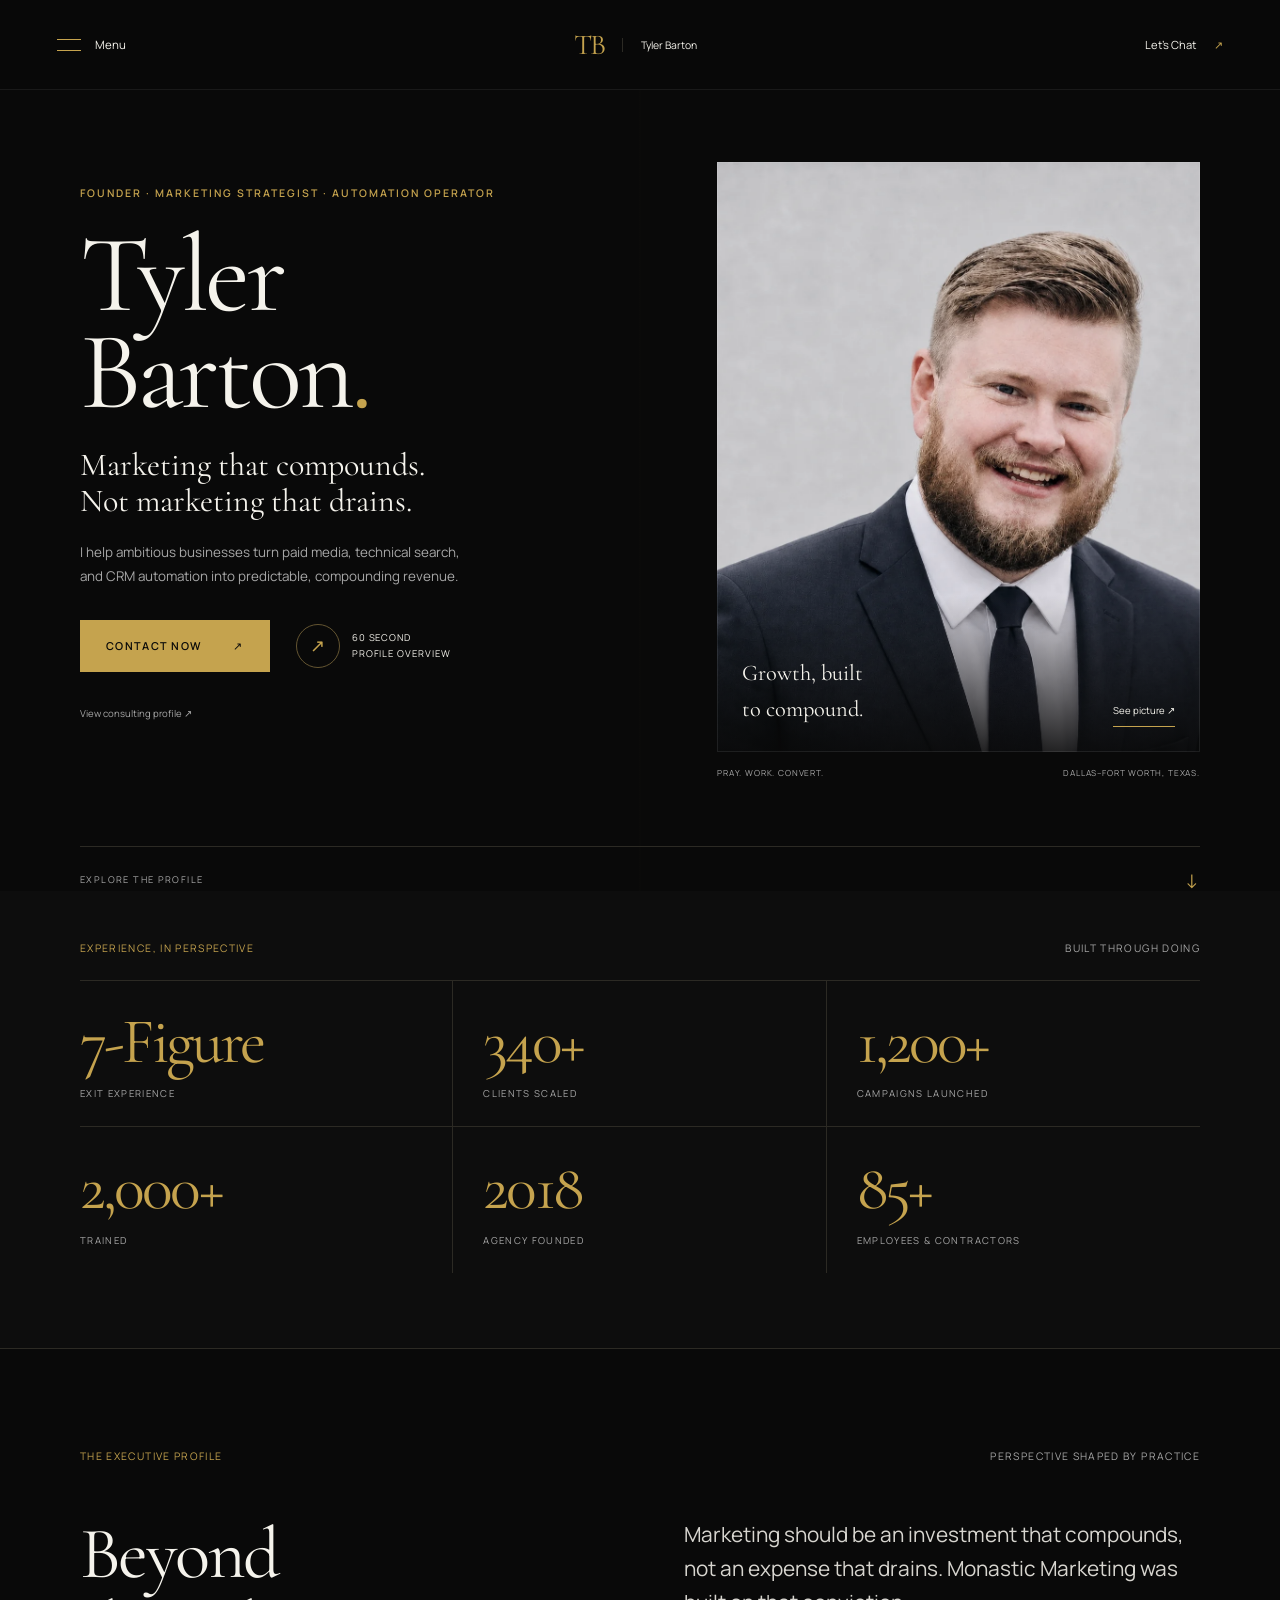
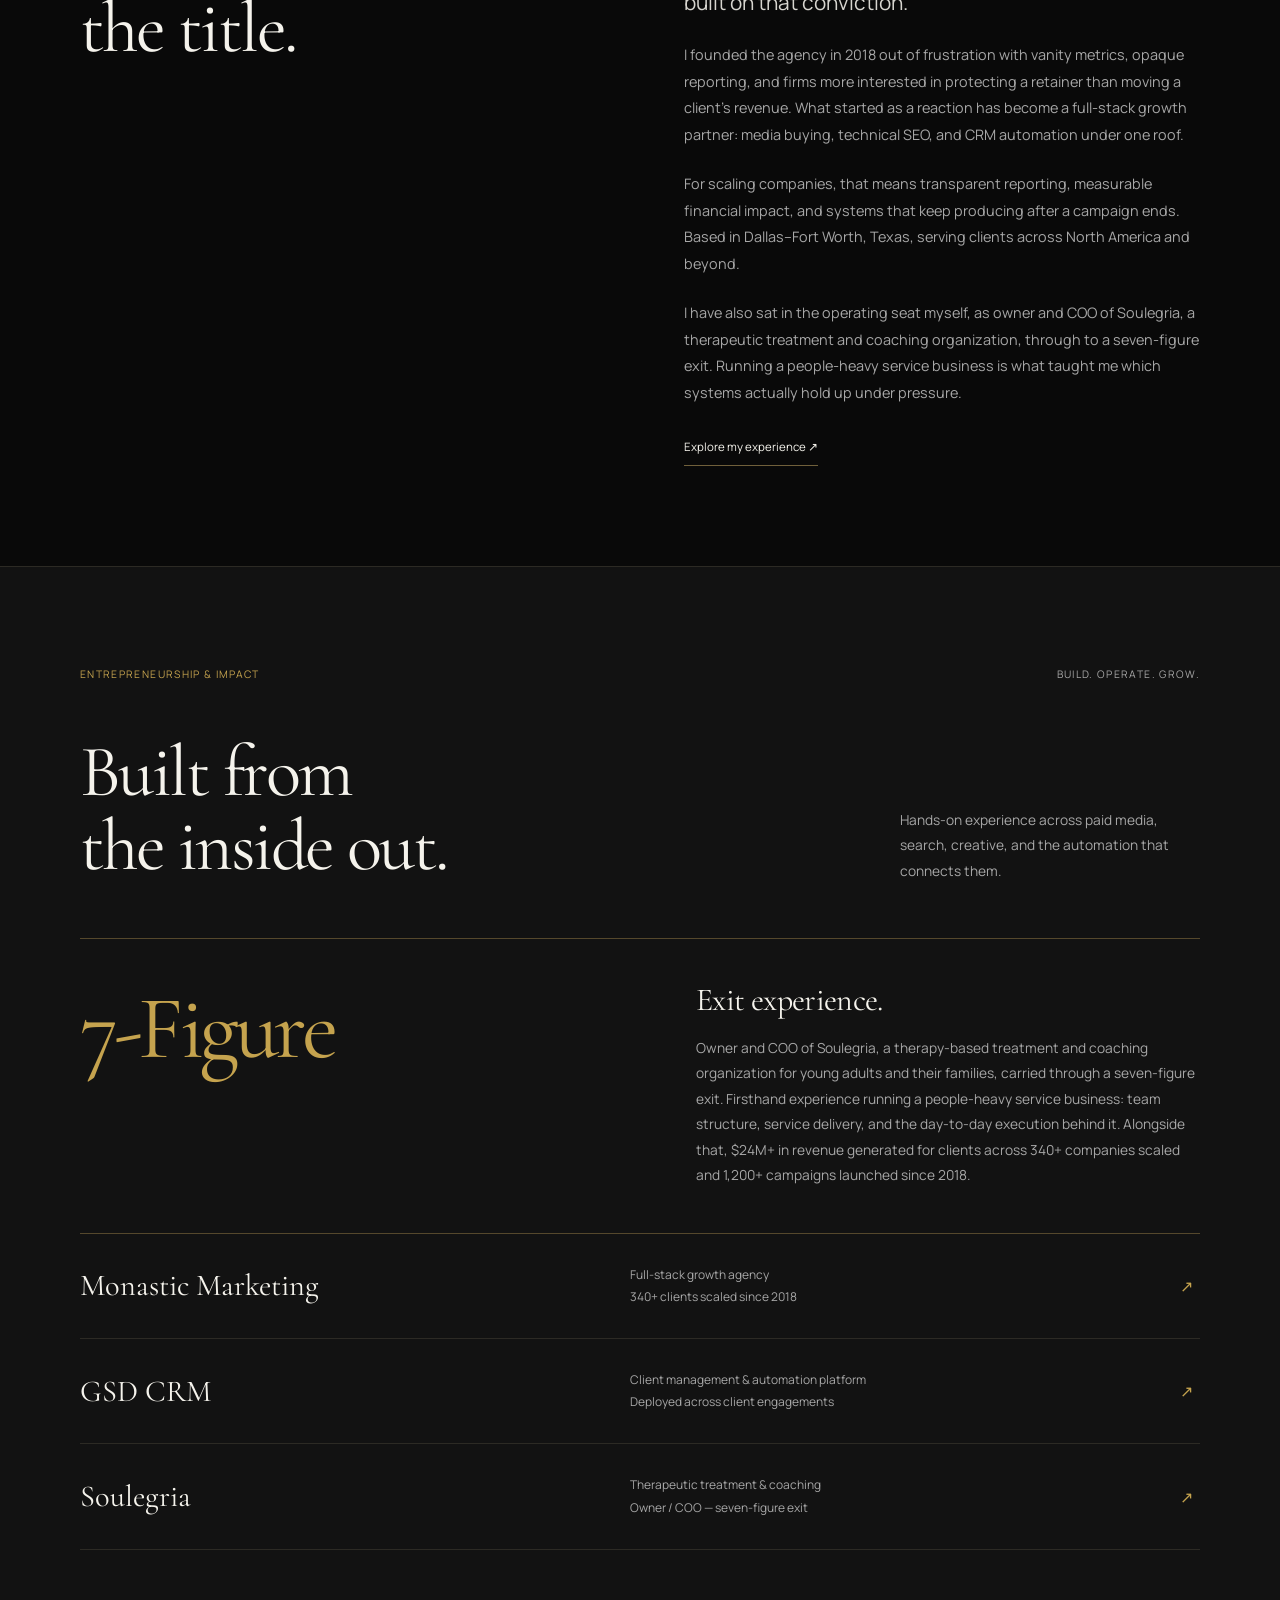
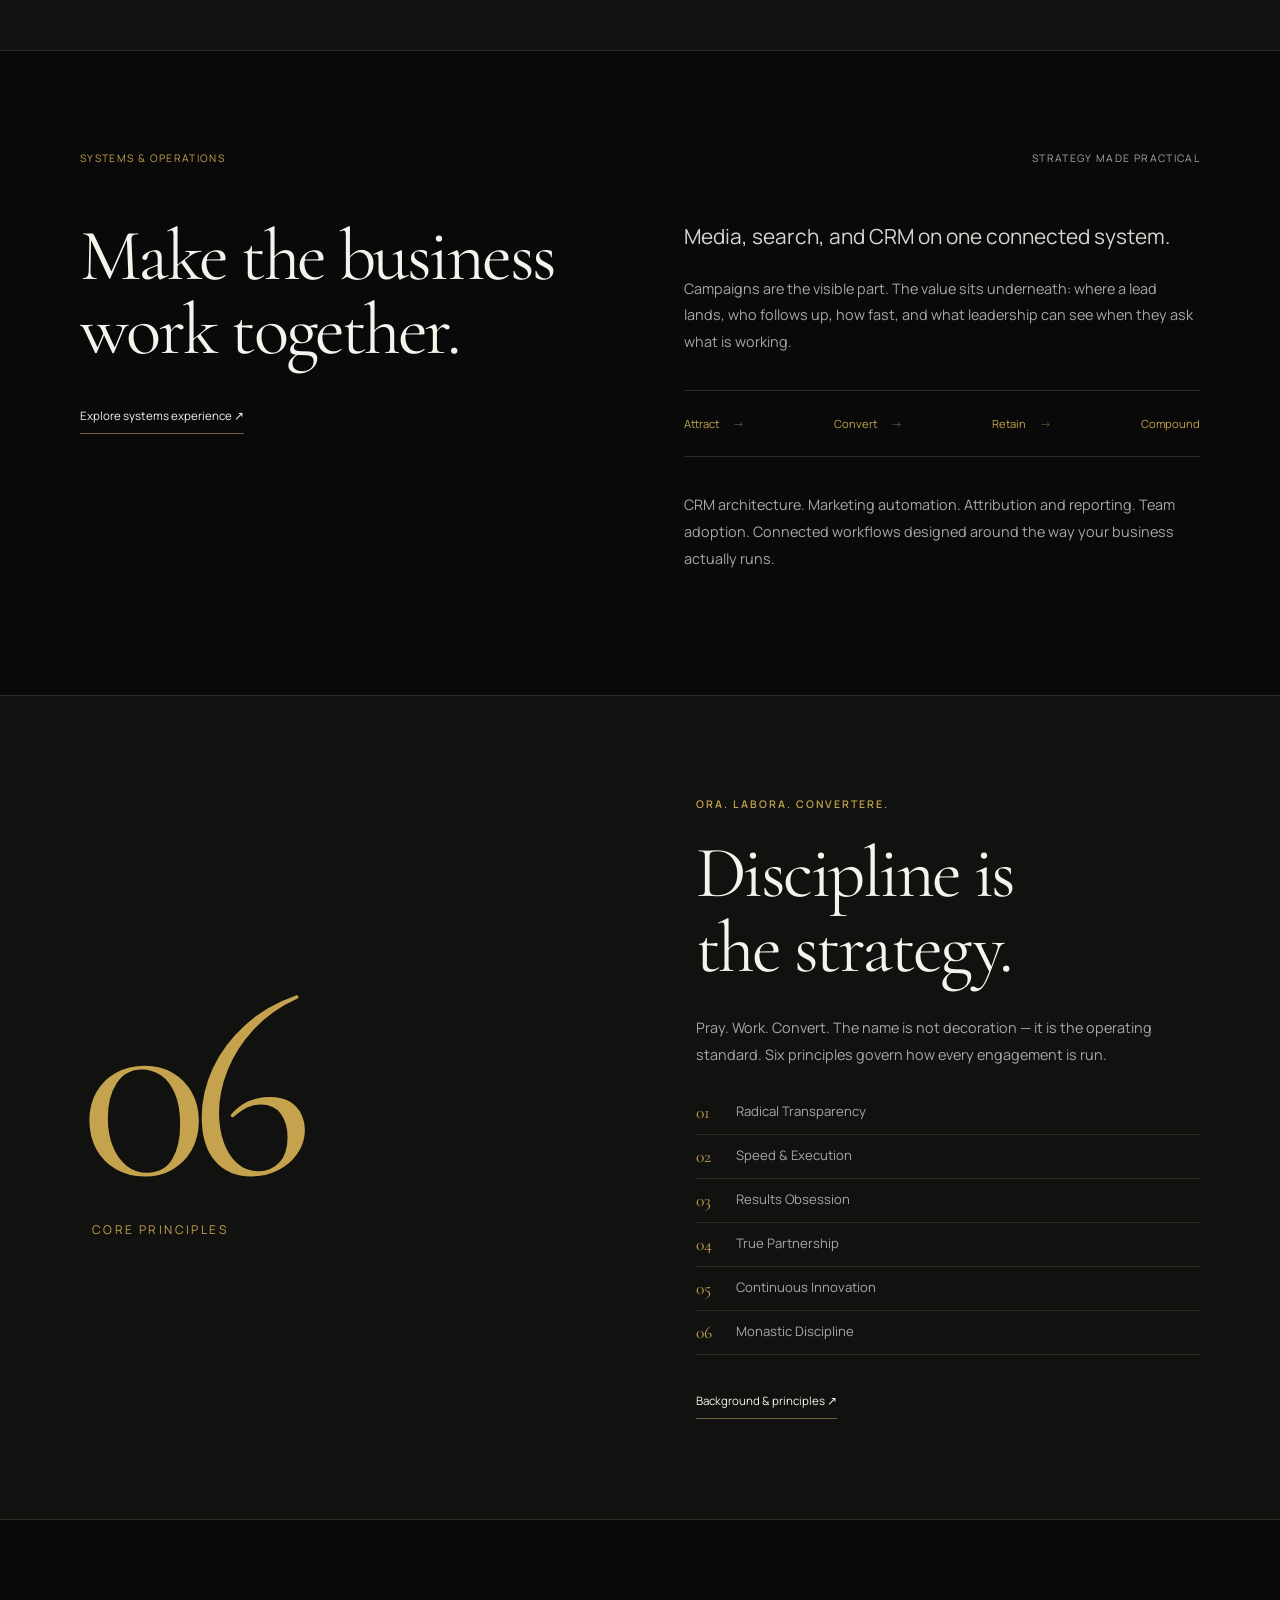
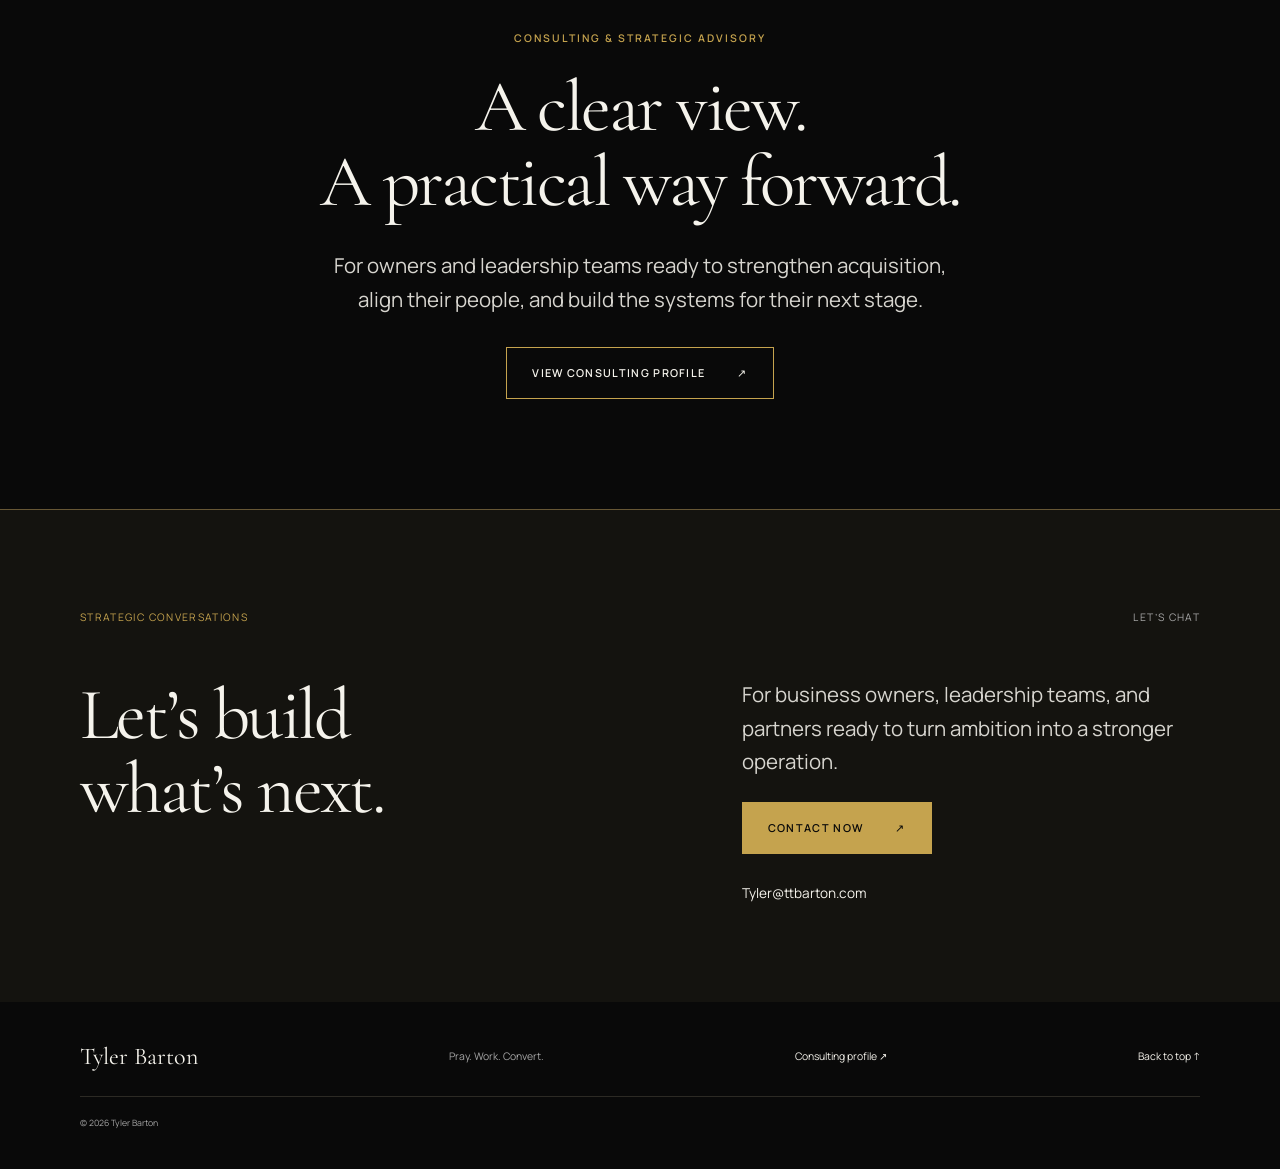
==== commit 41804cc8: "Add portrait and booking modal, update metrics, add Soulegria Metrics on the homepage, per Tyler's d" ====
--- a/index.html
+++ b/index.html
@@ -13,7 +13,13 @@
 <meta property="og:url" content="https://ttbarton.com/">
 <meta property="og:site_name" content="Tyler Barton">
 <meta property="og:locale" content="en_US">
-<!-- TODO(assets): add og:image once a 1200x630 social card exists at /assets/social-profile.jpg -->
+<meta property="og:image" content="https://ttbarton.com/assets/social-profile.jpg">
+<meta property="og:image:width" content="1200">
+<meta property="og:image:height" content="630">
+<meta property="og:image:type" content="image/jpeg">
+<meta property="og:image:alt" content="Tyler Barton, founder of Monastic Marketing">
+<meta name="twitter:image" content="https://ttbarton.com/assets/social-profile.jpg">
+<meta name="twitter:image:alt" content="Tyler Barton, founder of Monastic Marketing">
 <meta name="twitter:card" content="summary_large_image">
 <meta name="twitter:title" content="Marketing Strategist &amp; Automation Operator | Tyler Barton">
 <meta name="twitter:description" content="Tyler Barton is the founder of Monastic Marketing, a full-stack growth partner built on paid media, technical SEO and CRM automation.">
@@ -24,7 +30,7 @@
 <link rel="stylesheet" href="https://fonts.googleapis.com/css2?family=Cormorant+Garamond:wght@300;400&family=Manrope:wght@400;500;600&display=swap">
 <link rel="stylesheet" href="/assets/styles.css">
 <script type="application/ld+json">
-{"@context":"https://schema.org","@type":"Person","name":"Tyler Barton","url":"https://ttbarton.com/","jobTitle":"Marketing Strategist","email":"Tyler@ttbarton.com","worksFor":{"@type":"Organization","name":"Monastic Marketing","url":"https://monasticmarketing.com/"}}
+{"@context":"https://schema.org","@type":"Person","name":"Tyler Barton","url":"https://ttbarton.com/","image":"https://ttbarton.com/assets/portrait.webp","jobTitle":"Marketing Strategist","email":"Tyler@ttbarton.com","address":{"@type":"PostalAddress","addressLocality":"Dallas-Fort Worth","addressRegion":"TX","addressCountry":"US"},"worksFor":{"@type":"Organization","name":"Monastic Marketing","url":"https://monasticmarketing.com/"}}
 </script>
 </head>
 <body id="top">
@@ -37,7 +43,7 @@
     <span>Menu</span>
   </button>
   <a class="wordmark" href="/" aria-label="TB: Tyler Barton home">TB<span>Tyler Barton</span></a>
-  <a class="header-contact" href="/#contact">Let&rsquo;s connect <span aria-hidden="true">&#8599;</span></a>
+  <button class="header-contact" data-open="booking">Let&rsquo;s Chat <span aria-hidden="true">&#8599;</span></button>
 </header>
 
 <dialog id="navigation" class="nav-dialog" aria-labelledby="nav-title">
@@ -85,17 +91,21 @@
     </div>
 
     <figure class="hero-portrait">
-      <div class="portrait-frame is-monogram">
-        <!-- TODO(assets): replace this monogram with <img src="/assets/portrait.webp" ...> when a portrait is supplied -->
-        <span class="monogram" aria-hidden="true">TB</span>
+      <div class="portrait-frame">
+        <img src="/assets/portrait.webp"
+             srcset="/assets/portrait-small.webp 420w, /assets/portrait.webp 1254w"
+             sizes="(max-width: 700px) 90vw, 40vw"
+             width="1254" height="1254"
+             alt="Tyler Barton, founder of Monastic Marketing, in a navy suit and tie"
+             fetchpriority="high">
         <div class="portrait-caption">
           <span>Growth, built<br>to compound.</span>
-          <button data-open="portrait">See mark <span aria-hidden="true">&#8599;</span></button>
+          <button data-open="portrait">See picture <span aria-hidden="true">&#8599;</span></button>
         </div>
       </div>
       <figcaption>
         <span>Pray. Work. Convert.</span>
-        <span>Utah &amp; Texas.</span>
+        <span>Dallas&ndash;Fort Worth, Texas.</span>
       </figcaption>
     </figure>
 
@@ -111,12 +121,12 @@
       <span>Built through doing</span>
     </div>
     <div class="metrics">
-      <div class="metric" data-reveal style="--delay:0ms"><strong>$24M+</strong><span>Revenue Generated</span></div>
+      <div class="metric" data-reveal style="--delay:0ms"><strong>7-Figure</strong><span>Exit Experience</span></div>
       <div class="metric" data-reveal style="--delay:55ms"><strong>340+</strong><span>Clients Scaled</span></div>
       <div class="metric" data-reveal style="--delay:110ms"><strong>1,200+</strong><span>Campaigns Launched</span></div>
-      <div class="metric" data-reveal style="--delay:165ms"><strong>5/5</strong><span>Client Satisfaction</span></div>
+      <div class="metric" data-reveal style="--delay:165ms"><strong>2,000+</strong><span>Trained</span></div>
       <div class="metric" data-reveal style="--delay:220ms"><strong>2018</strong><span>Agency Founded</span></div>
-      <div class="metric" data-reveal style="--delay:275ms"><strong>2</strong><span>US Growth Hubs</span></div>
+      <div class="metric" data-reveal style="--delay:275ms"><strong>85+</strong><span>Employees &amp; Contractors</span></div>
     </div>
   </section>
 
@@ -130,7 +140,8 @@
       <div>
         <p class="lead" data-reveal>Marketing should be an investment that compounds, not an expense that drains. Monastic Marketing was built on that conviction.</p>
         <p>I founded the agency in 2018 out of frustration with vanity metrics, opaque reporting, and firms more interested in protecting a retainer than moving a client&rsquo;s revenue. What started as a reaction has become a full-stack growth partner: media buying, technical SEO, and CRM automation under one roof.</p>
-        <p>For scaling companies, that means transparent reporting, measurable financial impact, and systems that keep producing after a campaign ends. Two US hubs &mdash; Utah and Texas &mdash; serving clients across North America and beyond.</p>
+        <p>For scaling companies, that means transparent reporting, measurable financial impact, and systems that keep producing after a campaign ends. Based in Dallas&ndash;Fort Worth, Texas, serving clients across North America and beyond.</p>
+        <p>I have also sat in the operating seat myself, as owner and COO of Soulegria, a therapeutic treatment and coaching organization, through to a seven-figure exit. Running a people-heavy service business is what taught me which systems actually hold up under pressure.</p>
         <a class="text-link" href="/experience/">Explore my experience <span aria-hidden="true">&#8599;</span></a>
       </div>
     </div>
@@ -146,10 +157,10 @@
       <p>Hands-on experience across paid media, search, creative, and the automation that connects them.</p>
     </div>
     <div class="impact-feature" data-reveal>
-      <span class="impact-number">$24M+</span>
-      <div>
-        <h3>Revenue generated.</h3>
-        <p>Across 340+ clients scaled and 1,200+ campaigns launched since 2018. The work spans customer acquisition, conversion infrastructure, and the reporting that tells an owner which dollar actually worked &mdash; held to a 5/5 client satisfaction rating.</p>
+      <span class="impact-number">7-Figure</span>
+      <div>
+        <h3>Exit experience.</h3>
+        <p>Owner and COO of Soulegria, a therapy-based treatment and coaching organization for young adults and their families, carried through a seven-figure exit. Firsthand experience running a people-heavy service business: team structure, service delivery, and the day-to-day execution behind it. Alongside that, $24M+ in revenue generated for clients across 340+ companies scaled and 1,200+ campaigns launched since 2018.</p>
       </div>
     </div>
     <div class="venture-list">
@@ -161,6 +172,11 @@
       <a href="/experience/#gsd-crm">
         <span>GSD CRM</span>
         <p>Client management &amp; automation platform<br>Deployed across client engagements</p>
+        <span aria-hidden="true">&#8599;</span>
+      </a>
+      <a href="/experience/#soulegria">
+        <span>Soulegria</span>
+        <p>Therapeutic treatment &amp; coaching<br>Owner / COO &mdash; seven-figure exit</p>
         <span aria-hidden="true">&#8599;</span>
       </a>
       <!-- TODO(content): add further ventures, boards or exits here as /experience/#anchor entries -->
@@ -219,7 +235,7 @@
   <section id="contact" class="contact-section section">
     <div class="section-kicker">
       <span>Strategic conversations</span>
-      <span>Let&rsquo;s connect</span>
+      <span>Let&rsquo;s Chat</span>
     </div>
     <div class="contact-layout">
       <h2>Let&rsquo;s build<br>what&rsquo;s next.</h2>
@@ -262,12 +278,12 @@
     <article class="chapter" data-chapter="1" hidden>
       <p class="chapter-label">02 / What I&rsquo;ve built</p>
       <h2>From frustration to a full-stack partner.</h2>
-      <p>I founded Monastic Marketing in 2018, frustrated by vanity metrics, opaque reporting, and agencies more focused on retainers than client ROI. It now operates as a full-stack growth partner across media buying, technical SEO, and CRM automation, with GSD CRM as the system underneath.</p>
+      <p>I founded Monastic Marketing in 2018, frustrated by vanity metrics, opaque reporting, and agencies more focused on retainers than client ROI. It now operates as a full-stack growth partner across media buying, technical SEO, and CRM automation, with GSD CRM as the system underneath. I was also owner and COO of Soulegria, a therapeutic treatment and coaching organization, through a seven-figure exit.</p>
     </article>
     <article class="chapter" data-chapter="2" hidden>
       <p class="chapter-label">03 / The scale</p>
       <h2>Experience across clients and campaigns.</h2>
-      <p>340+ clients scaled, $24M+ in revenue generated, and 1,200+ campaigns launched, held to a 5/5 client satisfaction rating. Two US hubs, in Utah and Texas, serve clients across North America and globally.</p>
+      <p>A seven-figure exit, 340+ clients scaled, $24M+ in revenue generated, 1,200+ campaigns launched, 2,000+ people trained, and a team of 85+ employees and contractors. Based in Dallas&ndash;Fort Worth, Texas, serving clients across North America and globally.</p>
     </article>
     <article class="chapter" data-chapter="3" hidden>
       <p class="chapter-label">04 / How I lead</p>
@@ -296,11 +312,20 @@
   </div>
 </dialog>
 
-<dialog id="portrait" class="portrait-dialog" aria-label="Tyler Barton monogram">
-  <button class="close" data-close aria-label="Close">&times;</button>
-  <!-- TODO(assets): swap for the full portrait image once supplied -->
-  <div class="monogram-xl" aria-hidden="true">TB</div>
+<dialog id="portrait" class="portrait-dialog" aria-label="Portrait of Tyler Barton">
+  <button class="close" data-close aria-label="Close portrait">&times;</button>
+  <img src="/assets/portrait.webp" width="1254" height="1254" alt="Full professional portrait of Tyler Barton" loading="lazy">
   <p>Tyler Barton</p>
+</dialog>
+
+<dialog id="booking" class="booking-dialog" aria-label="Book a call with Tyler Barton">
+  <div class="dialog-top">
+    <span class="eyebrow">Book a time</span>
+    <button class="close" data-close aria-label="Close booking">&times;</button>
+  </div>
+  <!-- src is set on first open so the third-party widget never loads on a plain page view -->
+  <iframe data-src="https://link.bemonastic.com/widget/booking/9uI12Z1BLdLVmq4bh6Eg" title="Booking calendar for Tyler Barton" loading="lazy"></iframe>
+  <p class="booking-note">Scheduling is handled by LeadConnector. Opening this connects to the booking service.</p>
 </dialog>
 
 <script src="/assets/site.js" defer></script>
--- a/assets/styles.css
+++ b/assets/styles.css
@@ -172,6 +172,19 @@
 .header-contact { display: flex; align-items: center; gap: 18px; font-size: 0.7rem; }
 .header-contact span { color: var(--gold); }
 
+/* --- Booking dialog ------------------------------------------------------- */
+
+.booking-dialog { width: 980px; padding: 24px 28px 20px; }
+.booking-dialog iframe {
+  display: block;
+  width: 100%;
+  height: min(72dvh, 820px);
+  margin-top: 18px;
+  border: 0;
+  background: #fff;
+}
+.booking-note { margin: 14px 0 0; color: var(--muted); font-size: 0.62rem; line-height: 1.6; }
+
 .scroll-progress {
   position: fixed;
   top: 0;
@@ -249,28 +262,12 @@
   width: 100%;
   height: 590px;
   object-fit: cover;
-  object-position: 50% 37%;
+  object-position: 52% 22%;
   filter: saturate(0.65);
   transition: filter 0.5s, transform 0.8s;
 }
 .portrait-frame:hover > img { filter: saturate(1); transform: scale(1.02); }
 
-/* Monogram stand-in used until a portrait is supplied */
-.portrait-frame.is-monogram { display: grid; place-items: center; height: 590px; background:
-  radial-gradient(at 70% 15%, #c5a34e14, #0000 60%), #15150f; }
-.monogram {
-  display: grid;
-  place-items: center;
-  width: min(62%, 290px);
-  aspect-ratio: 1;
-  border: 1px solid #c5a34e3d;
-  border-radius: 50%;
-  font-family: var(--font-display);
-  font-size: clamp(5rem, 11vw, 8.5rem);
-  letter-spacing: -0.04em;
-  color: var(--gold);
-  line-height: 1;
-}
 
 .portrait-caption {
   position: absolute;
@@ -748,19 +745,7 @@
 
 .portrait-dialog { text-align: center; background: #090909; width: auto; padding: 18px; }
 .portrait-dialog > .close { position: absolute; top: 25px; right: 25px; background: #090909d9; }
-.portrait-dialog .monogram-xl {
-  display: grid;
-  place-items: center;
-  width: min(70vw, 520px);
-  aspect-ratio: 1;
-  margin: auto;
-  border: 1px solid #c5a34e3d;
-  border-radius: 50%;
-  font-family: var(--font-display);
-  font-size: clamp(6rem, 18vw, 13rem);
-  color: var(--gold);
-  line-height: 1;
-}
+.portrait-dialog img { object-fit: contain; width: auto; height: min(75dvh, 850px); }
 .portrait-dialog p { font-family: var(--font-display); margin: 15px 0 0; font-size: 1.5rem; }
 
 /* --- Motion --------------------------------------------------------------- */
@@ -789,7 +774,7 @@
 @media (width >= 1600px) {
   .hero { padding-top: 95px; }
   .portrait-frame { max-height: 650px; }
-  .portrait-frame > img, .portrait-frame.is-monogram { height: 650px; }
+  .portrait-frame > img { height: 650px; }
   .hero-copy { padding-top: 35px; }
 }
 
@@ -801,7 +786,7 @@
   .hero .eyebrow { font-size: 0.53rem; }
   .hero-statement { font-size: 1.7rem; }
   .hero-description { font-size: 0.78rem; }
-  .portrait-frame > img, .portrait-frame.is-monogram { height: 530px; }
+  .portrait-frame > img { height: 530px; }
   .hero-actions { gap: 15px; }
   .hero-actions .button { gap: 15px; padding: 15px; font-size: 0.6rem; }
   .support-actions { gap: 16px; }
@@ -834,8 +819,7 @@
   .support-actions a { font-size: 0.57rem; }
   .hero-portrait { width: 100%; padding-bottom: 26px; }
   .portrait-frame { max-height: 430px; }
-  .portrait-frame > img { height: 430px; object-position: 50% 33%; }
-  .portrait-frame.is-monogram { height: 430px; }
+  .portrait-frame > img { height: 430px; object-position: 52% 20%; }
   .portrait-caption { padding: 60px 20px 20px; }
   .hero-portrait figcaption { font-size: 0.5rem; }
   .hero-scroll { width: 100%; padding: 16px 0; }
@@ -910,6 +894,10 @@
   .briefing-controls > span { font-size: 0.55rem; }
   .chapter .actions { gap: 15px; }
 
+  .booking-dialog { padding: 14px; }
+  .booking-dialog iframe { height: 74dvh; margin-top: 12px; }
+  .booking-note { font-size: 0.56rem; }
+  .portrait-dialog img { height: auto; max-height: 72dvh; }
   .system-flow { gap: 7px; font-size: 0.62rem; }
   .system-flow span:not(:last-child)::after { margin-left: 6px; }
 }
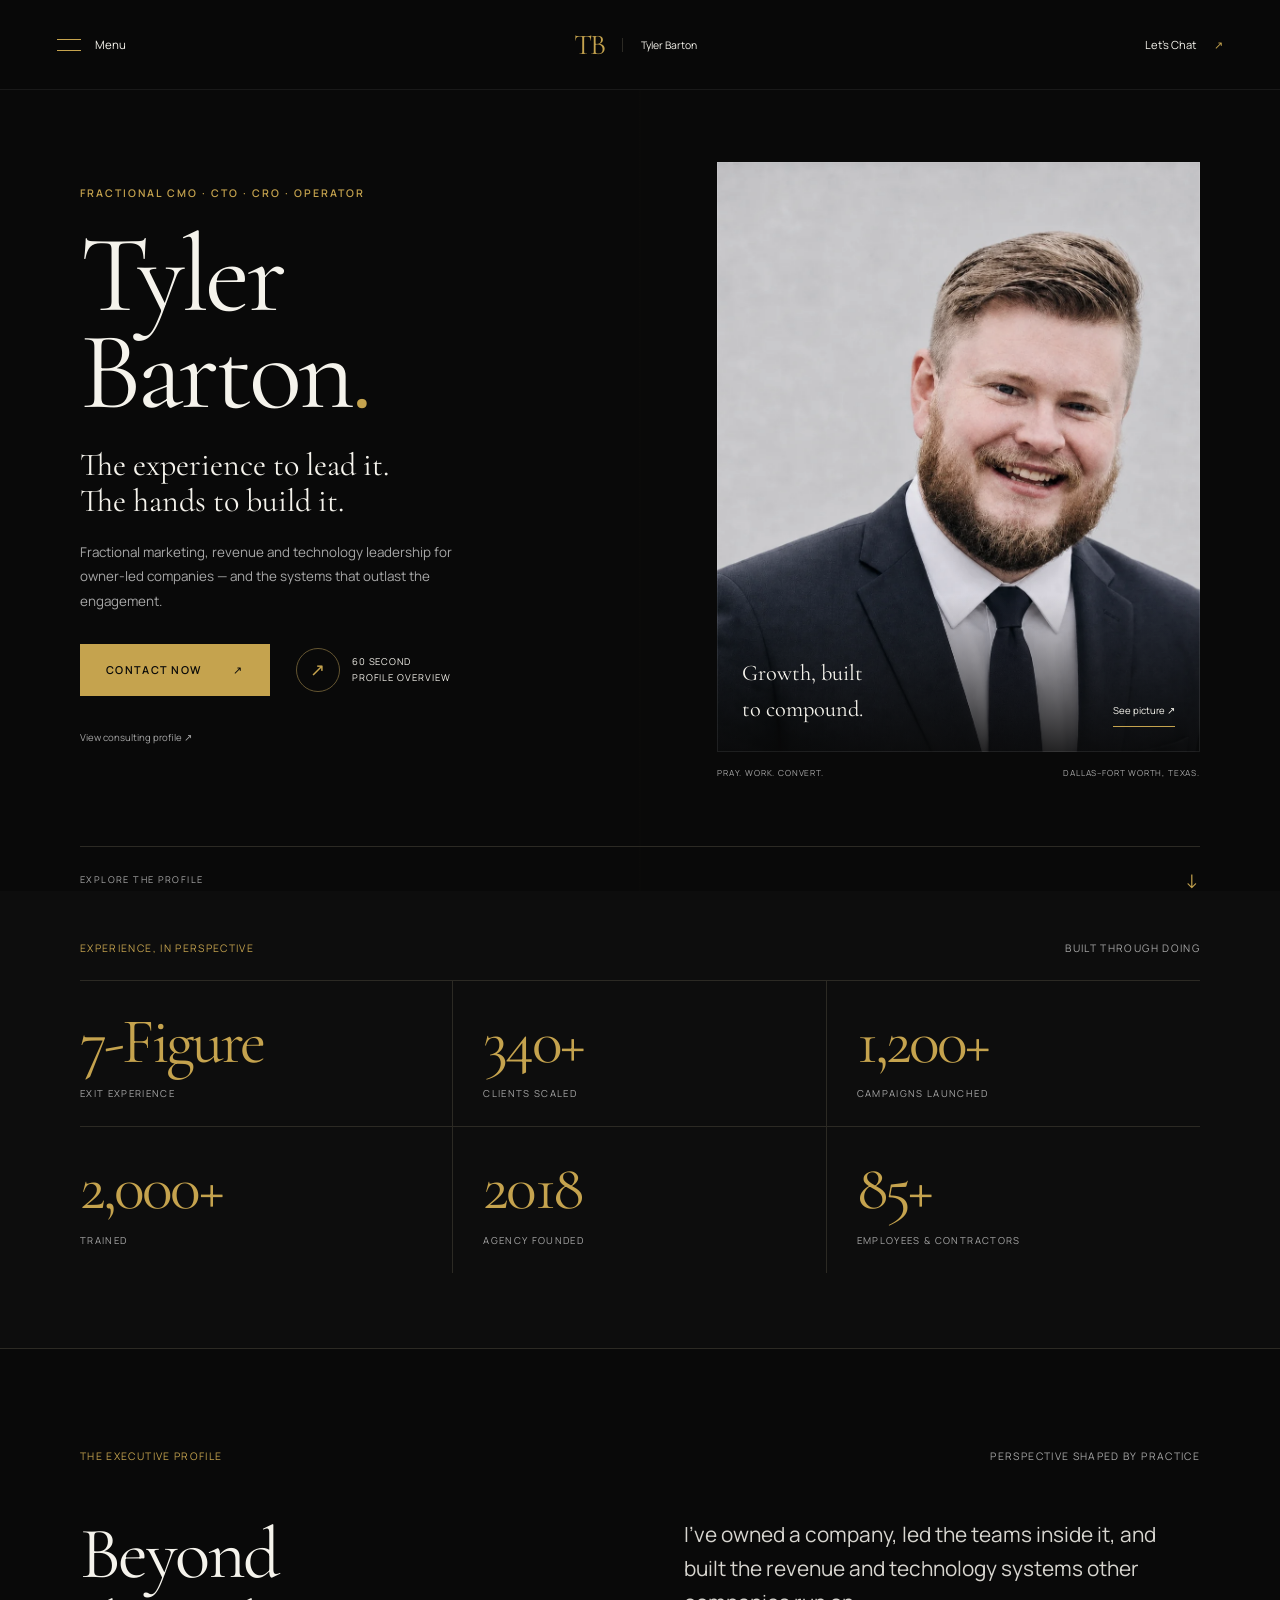
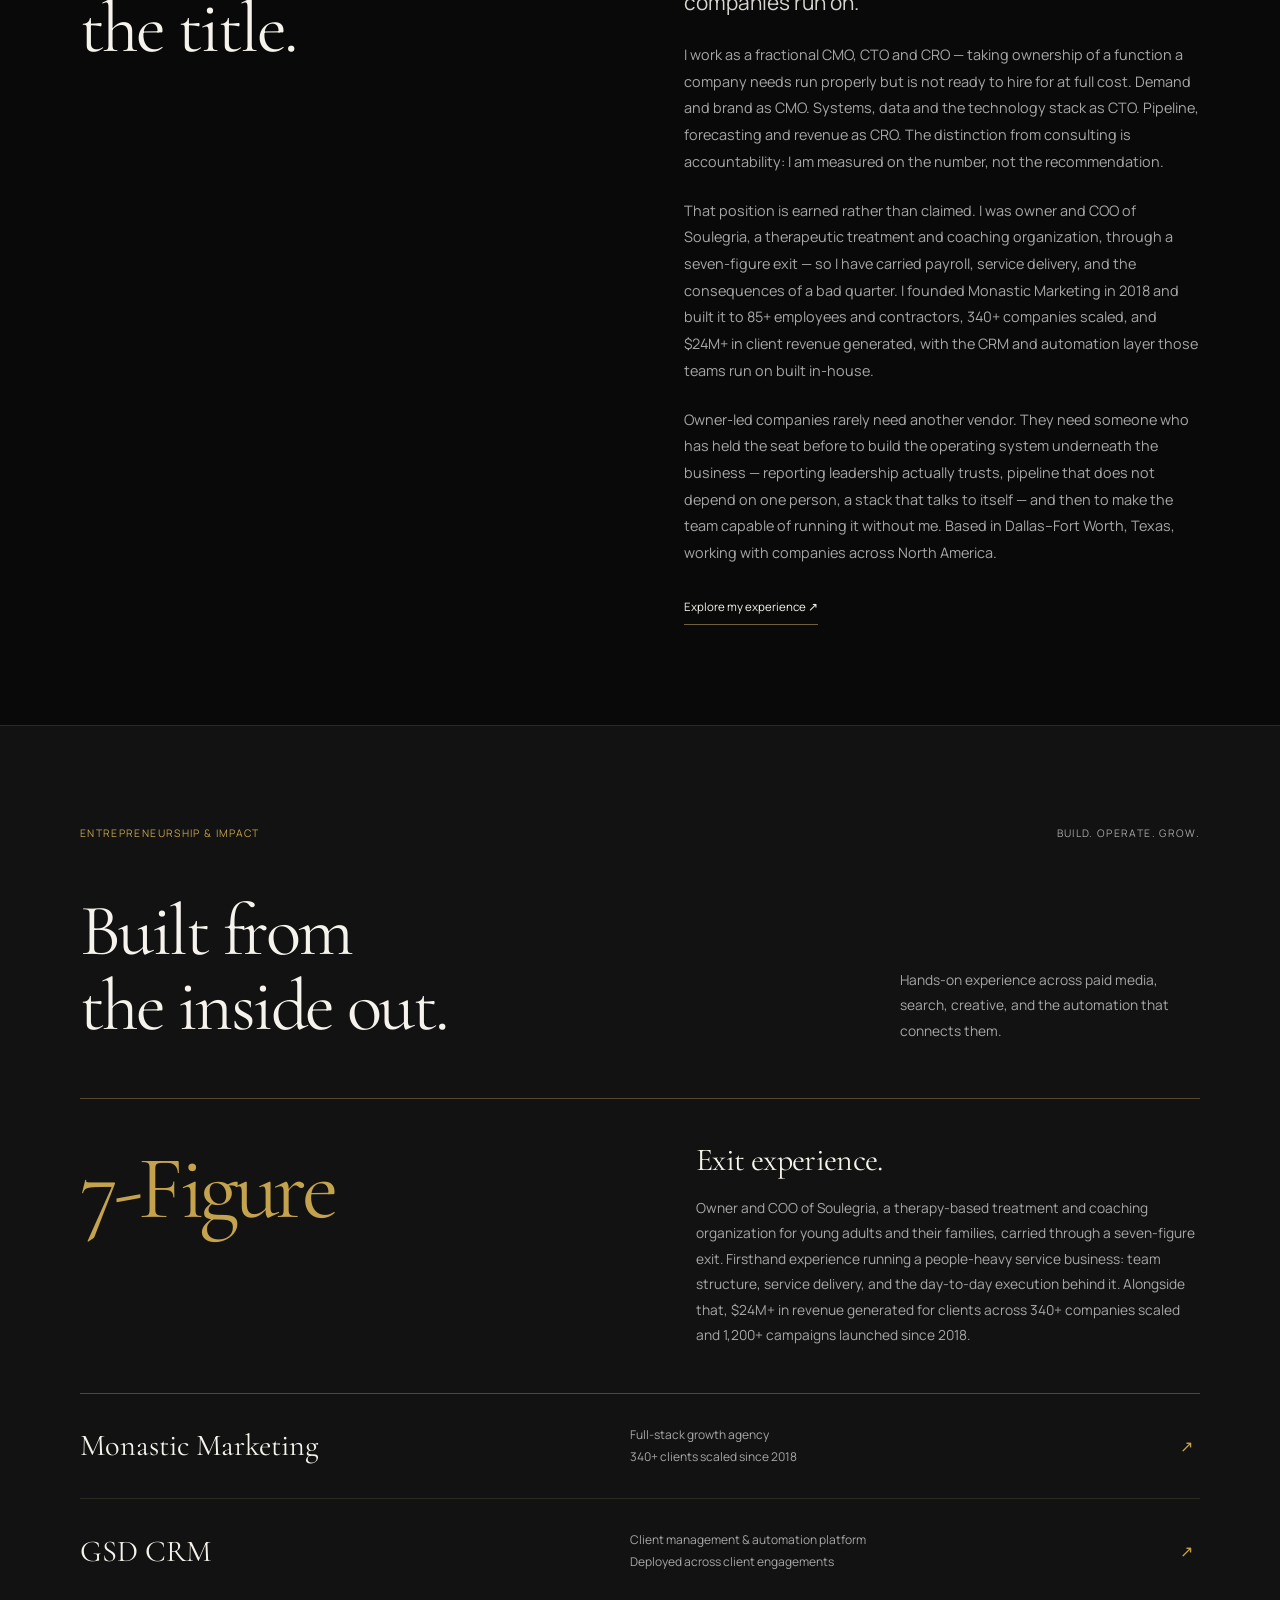
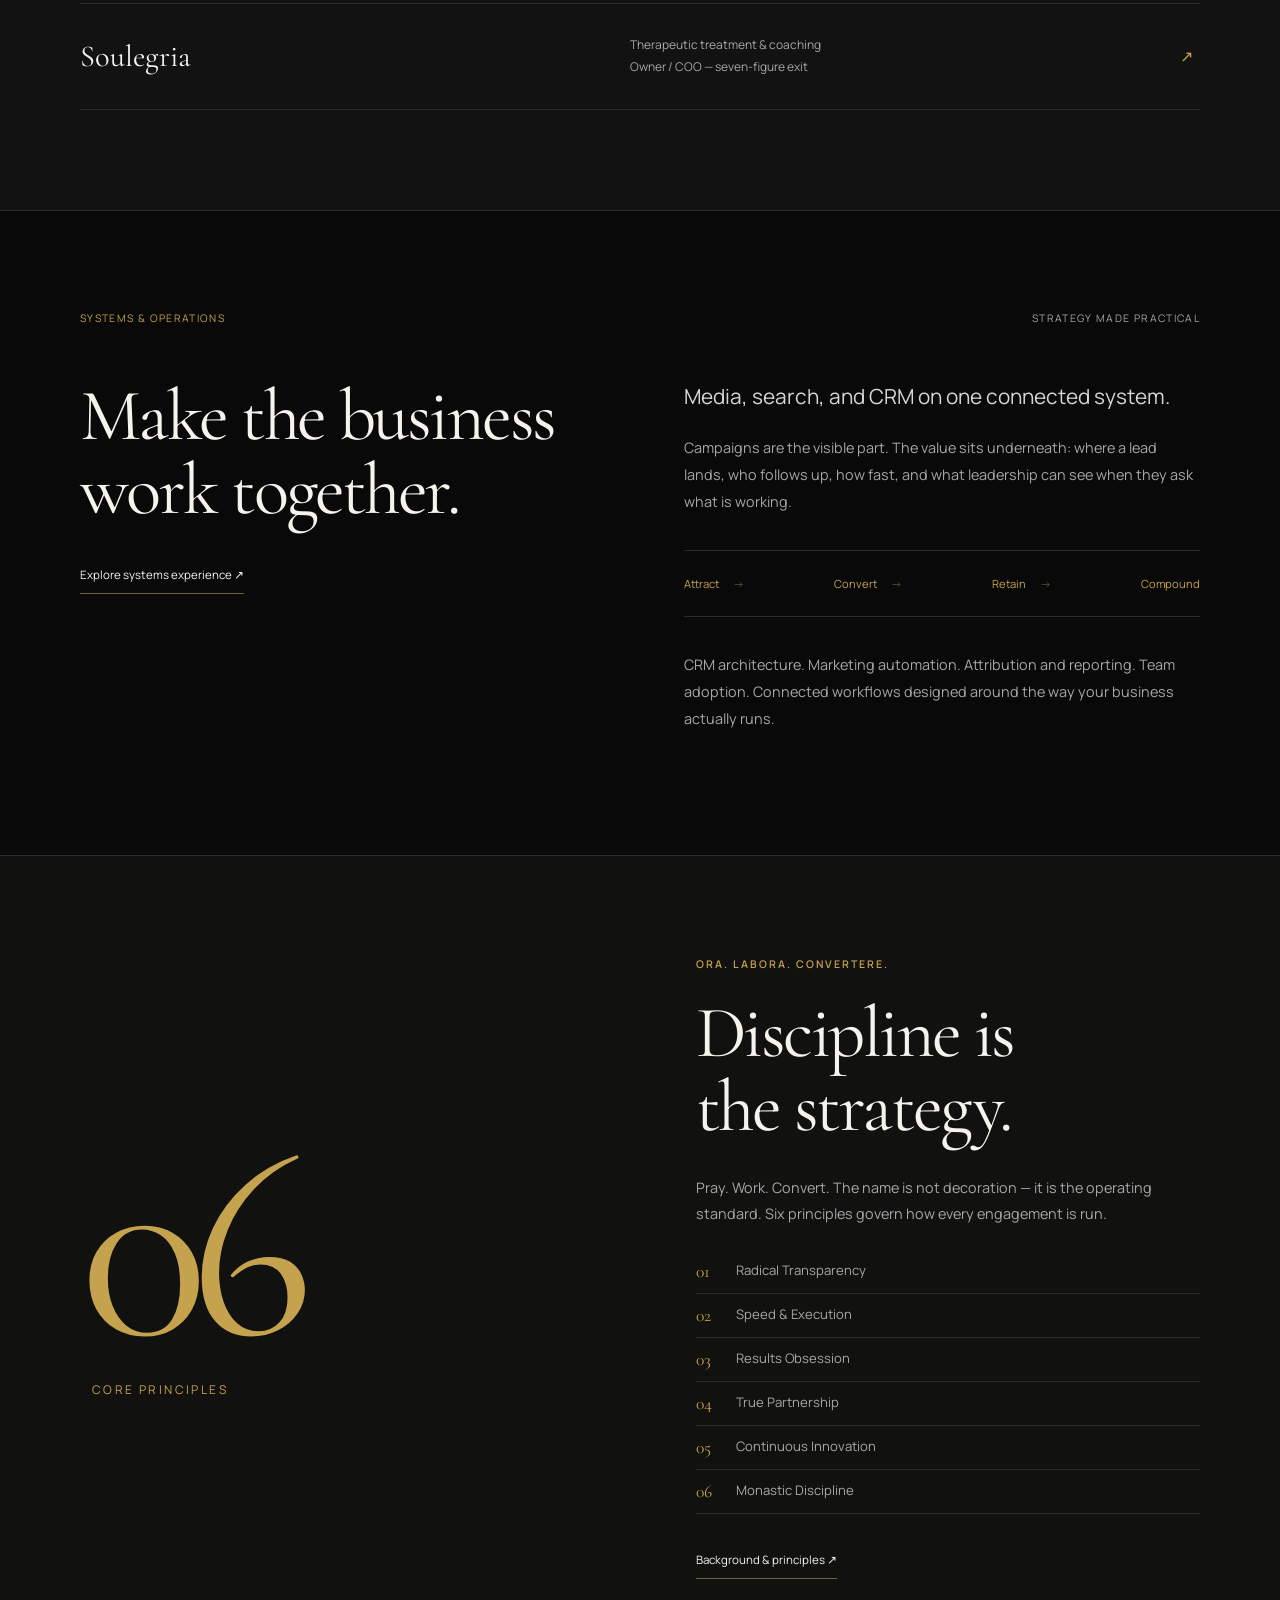
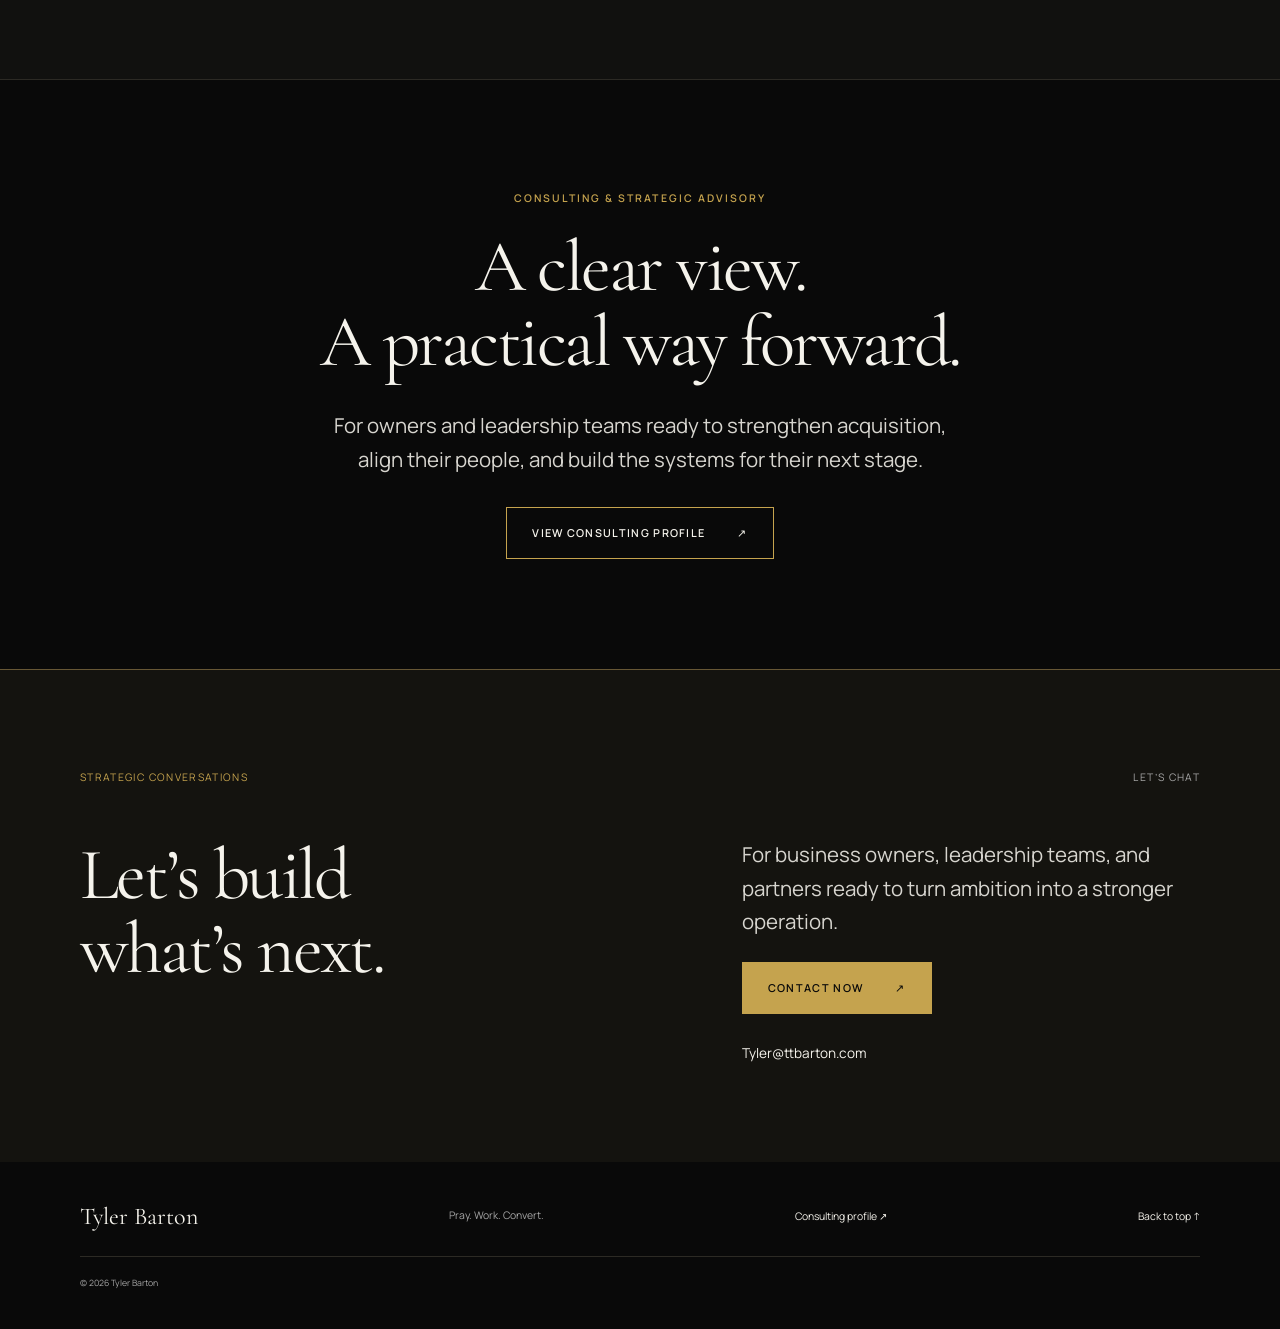
==== commit ae23a652: "Reposition the profile as a fractional CMO / CTO / CRO The executive profile section already matched" ====
--- a/index.html
+++ b/index.html
@@ -3,13 +3,13 @@
 <head>
 <meta charset="utf-8">
 <meta name="viewport" content="width=device-width, initial-scale=1">
-<title>Marketing Strategist &amp; Automation Operator | Tyler Barton</title>
-<meta name="description" content="Tyler Barton is the founder of Monastic Marketing, a full-stack growth partner built on paid media, technical SEO and CRM automation. 340+ clients scaled, $24M+ in revenue generated.">
+<title>Fractional CMO, CTO &amp; CRO | Tyler Barton</title>
+<meta name="description" content="Tyler Barton is a fractional CMO, CTO and CRO for owner-led companies. Owner and COO through a seven-figure exit, founder of Monastic Marketing. Dallas-Fort Worth, Texas.">
 <link rel="canonical" href="https://ttbarton.com/">
 <meta name="robots" content="index, follow, max-image-preview:large">
 <meta property="og:type" content="website">
-<meta property="og:title" content="Marketing Strategist &amp; Automation Operator | Tyler Barton">
-<meta property="og:description" content="Tyler Barton is the founder of Monastic Marketing, a full-stack growth partner built on paid media, technical SEO and CRM automation.">
+<meta property="og:title" content="Fractional CMO, CTO &amp; CRO | Tyler Barton">
+<meta property="og:description" content="Tyler Barton is a fractional CMO, CTO and CRO for owner-led companies. Owner and COO through a seven-figure exit, founder of Monastic Marketing. Dallas-Fort Worth, Texas.">
 <meta property="og:url" content="https://ttbarton.com/">
 <meta property="og:site_name" content="Tyler Barton">
 <meta property="og:locale" content="en_US">
@@ -17,12 +17,12 @@
 <meta property="og:image:width" content="1200">
 <meta property="og:image:height" content="630">
 <meta property="og:image:type" content="image/jpeg">
-<meta property="og:image:alt" content="Tyler Barton, founder of Monastic Marketing">
+<meta property="og:image:alt" content="Tyler Barton, fractional CMO, CTO and CRO">
 <meta name="twitter:image" content="https://ttbarton.com/assets/social-profile.jpg">
-<meta name="twitter:image:alt" content="Tyler Barton, founder of Monastic Marketing">
+<meta name="twitter:image:alt" content="Tyler Barton, fractional CMO, CTO and CRO">
 <meta name="twitter:card" content="summary_large_image">
-<meta name="twitter:title" content="Marketing Strategist &amp; Automation Operator | Tyler Barton">
-<meta name="twitter:description" content="Tyler Barton is the founder of Monastic Marketing, a full-stack growth partner built on paid media, technical SEO and CRM automation.">
+<meta name="twitter:title" content="Fractional CMO, CTO &amp; CRO | Tyler Barton">
+<meta name="twitter:description" content="Tyler Barton is a fractional CMO, CTO and CRO for owner-led companies. Owner and COO through a seven-figure exit, founder of Monastic Marketing. Dallas-Fort Worth, Texas.">
 <meta name="theme-color" content="#090909">
 <link rel="icon" type="image/svg+xml" href="/favicon.svg">
 <link rel="preconnect" href="https://fonts.googleapis.com">
@@ -30,7 +30,7 @@
 <link rel="stylesheet" href="https://fonts.googleapis.com/css2?family=Cormorant+Garamond:wght@300;400&family=Manrope:wght@400;500;600&display=swap">
 <link rel="stylesheet" href="/assets/styles.css">
 <script type="application/ld+json">
-{"@context":"https://schema.org","@type":"Person","name":"Tyler Barton","url":"https://ttbarton.com/","image":"https://ttbarton.com/assets/portrait.webp","jobTitle":"Marketing Strategist","email":"Tyler@ttbarton.com","address":{"@type":"PostalAddress","addressLocality":"Dallas-Fort Worth","addressRegion":"TX","addressCountry":"US"},"worksFor":{"@type":"Organization","name":"Monastic Marketing","url":"https://monasticmarketing.com/"}}
+{"@context":"https://schema.org","@type":"Person","name":"Tyler Barton","url":"https://ttbarton.com/","image":"https://ttbarton.com/assets/portrait.webp","jobTitle":"Fractional CMO, CTO & CRO","email":"Tyler@ttbarton.com","address":{"@type":"PostalAddress","addressLocality":"Dallas-Fort Worth","addressRegion":"TX","addressCountry":"US"},"worksFor":{"@type":"Organization","name":"Monastic Marketing","url":"https://monasticmarketing.com/"}}
 </script>
 </head>
 <body id="top">
@@ -64,7 +64,7 @@
     <a href="/contact/" style="--i:8"><span>Contact</span><span aria-hidden="true">&rsaquo;</span></a>
   </nav>
   <div class="nav-bottom">
-    <span>Founder. Strategist. Operator.</span>
+    <span>Fractional CMO. CTO. CRO.</span>
     <a href="mailto:Tyler@ttbarton.com">Tyler@ttbarton.com</a>
   </div>
 </dialog>
@@ -73,10 +73,10 @@
 
   <section class="hero" aria-labelledby="hero-title">
     <div class="hero-copy">
-      <p class="eyebrow">Founder &middot; Marketing Strategist &middot; Automation Operator</p>
+      <p class="eyebrow">Fractional CMO &middot; CTO &middot; CRO &middot; Operator</p>
       <h1 id="hero-title">Tyler<br>Barton<span class="name-period">.</span></h1>
-      <p class="hero-statement">Marketing that compounds.<br>Not marketing that drains.</p>
-      <p class="hero-description">I help ambitious businesses turn paid media, technical search, and CRM automation into predictable, compounding revenue.</p>
+      <p class="hero-statement">The experience to lead it.<br>The hands to build it.</p>
+      <p class="hero-description">Fractional marketing, revenue and technology leadership for owner-led companies &mdash; and the systems that outlast the engagement.</p>
       <div class="hero-actions">
         <a class="button gold" href="/contact/">Contact now <span aria-hidden="true">&#8599;</span></a>
         <button class="briefing-button" data-open="overview">
@@ -138,10 +138,10 @@
     <div class="editorial-split">
       <h2 data-reveal>Beyond<br>the title.</h2>
       <div>
-        <p class="lead" data-reveal>Marketing should be an investment that compounds, not an expense that drains. Monastic Marketing was built on that conviction.</p>
-        <p>I founded the agency in 2018 out of frustration with vanity metrics, opaque reporting, and firms more interested in protecting a retainer than moving a client&rsquo;s revenue. What started as a reaction has become a full-stack growth partner: media buying, technical SEO, and CRM automation under one roof.</p>
-        <p>For scaling companies, that means transparent reporting, measurable financial impact, and systems that keep producing after a campaign ends. Based in Dallas&ndash;Fort Worth, Texas, serving clients across North America and beyond.</p>
-        <p>I have also sat in the operating seat myself, as owner and COO of Soulegria, a therapeutic treatment and coaching organization, through to a seven-figure exit. Running a people-heavy service business is what taught me which systems actually hold up under pressure.</p>
+        <p class="lead" data-reveal>I&rsquo;ve owned a company, led the teams inside it, and built the revenue and technology systems other companies run on.</p>
+        <p>I work as a fractional CMO, CTO and CRO &mdash; taking ownership of a function a company needs run properly but is not ready to hire for at full cost. Demand and brand as CMO. Systems, data and the technology stack as CTO. Pipeline, forecasting and revenue as CRO. The distinction from consulting is accountability: I am measured on the number, not the recommendation.</p>
+        <p>That position is earned rather than claimed. I was owner and COO of Soulegria, a therapeutic treatment and coaching organization, through a seven-figure exit &mdash; so I have carried payroll, service delivery, and the consequences of a bad quarter. I founded Monastic Marketing in 2018 and built it to 85+ employees and contractors, 340+ companies scaled, and $24M+ in client revenue generated, with the CRM and automation layer those teams run on built in-house.</p>
+        <p>Owner-led companies rarely need another vendor. They need someone who has held the seat before to build the operating system underneath the business &mdash; reporting leadership actually trusts, pipeline that does not depend on one person, a stack that talks to itself &mdash; and then to make the team capable of running it without me. Based in Dallas&ndash;Fort Worth, Texas, working with companies across North America.</p>
         <a class="text-link" href="/experience/">Explore my experience <span aria-hidden="true">&#8599;</span></a>
       </div>
     </div>
@@ -273,7 +273,7 @@
     <article class="chapter" data-chapter="0">
       <p class="chapter-label">01 / Who I am</p>
       <h2 id="overview-title">An operator&rsquo;s perspective.</h2>
-      <p>I&rsquo;m Tyler Barton, founder of Monastic Marketing. I help ambitious businesses become market leaders through data-driven marketing and automation that generates predictable, compounding revenue.</p>
+      <p>I&rsquo;m Tyler Barton. I work as a fractional CMO, CTO and CRO for owner-led companies &mdash; taking ownership of marketing, revenue or technology rather than advising from outside it. Owner and COO through a seven-figure exit; founder of Monastic Marketing.</p>
     </article>
     <article class="chapter" data-chapter="1" hidden>
       <p class="chapter-label">02 / What I&rsquo;ve built</p>
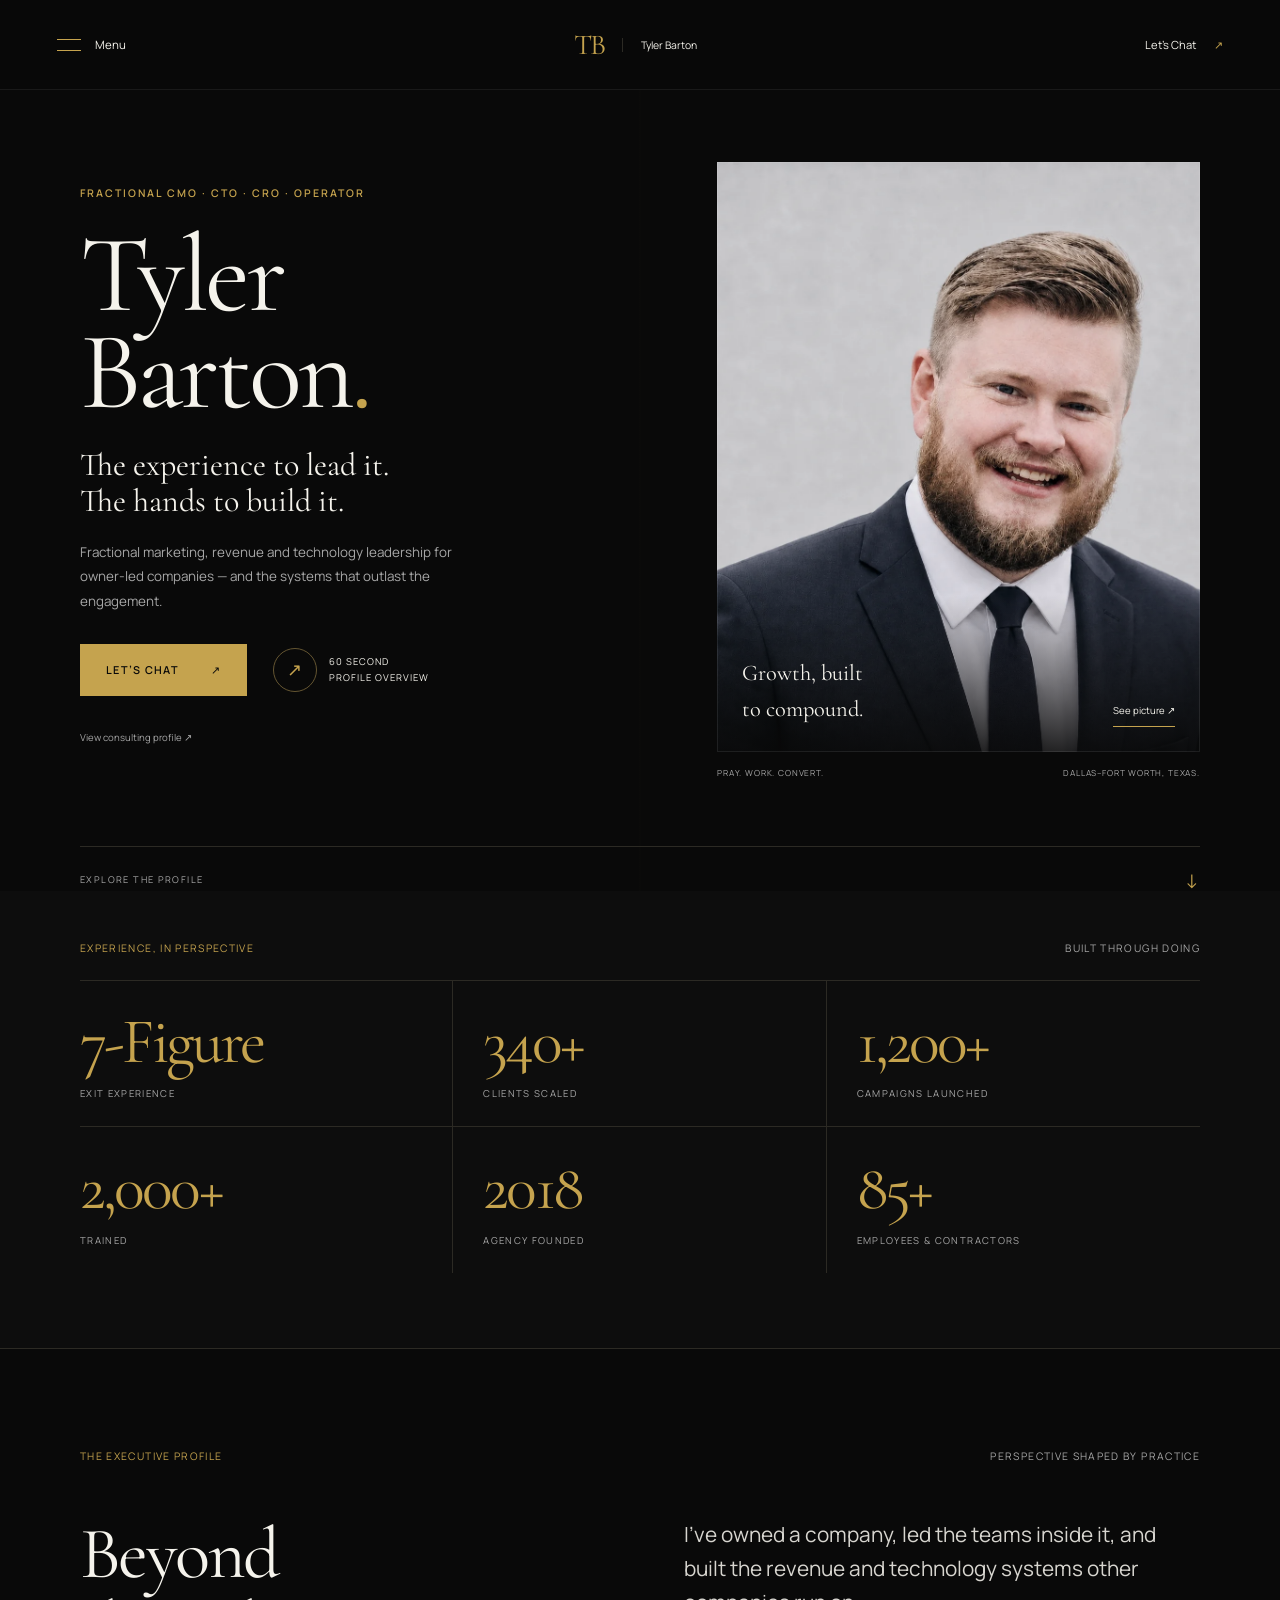
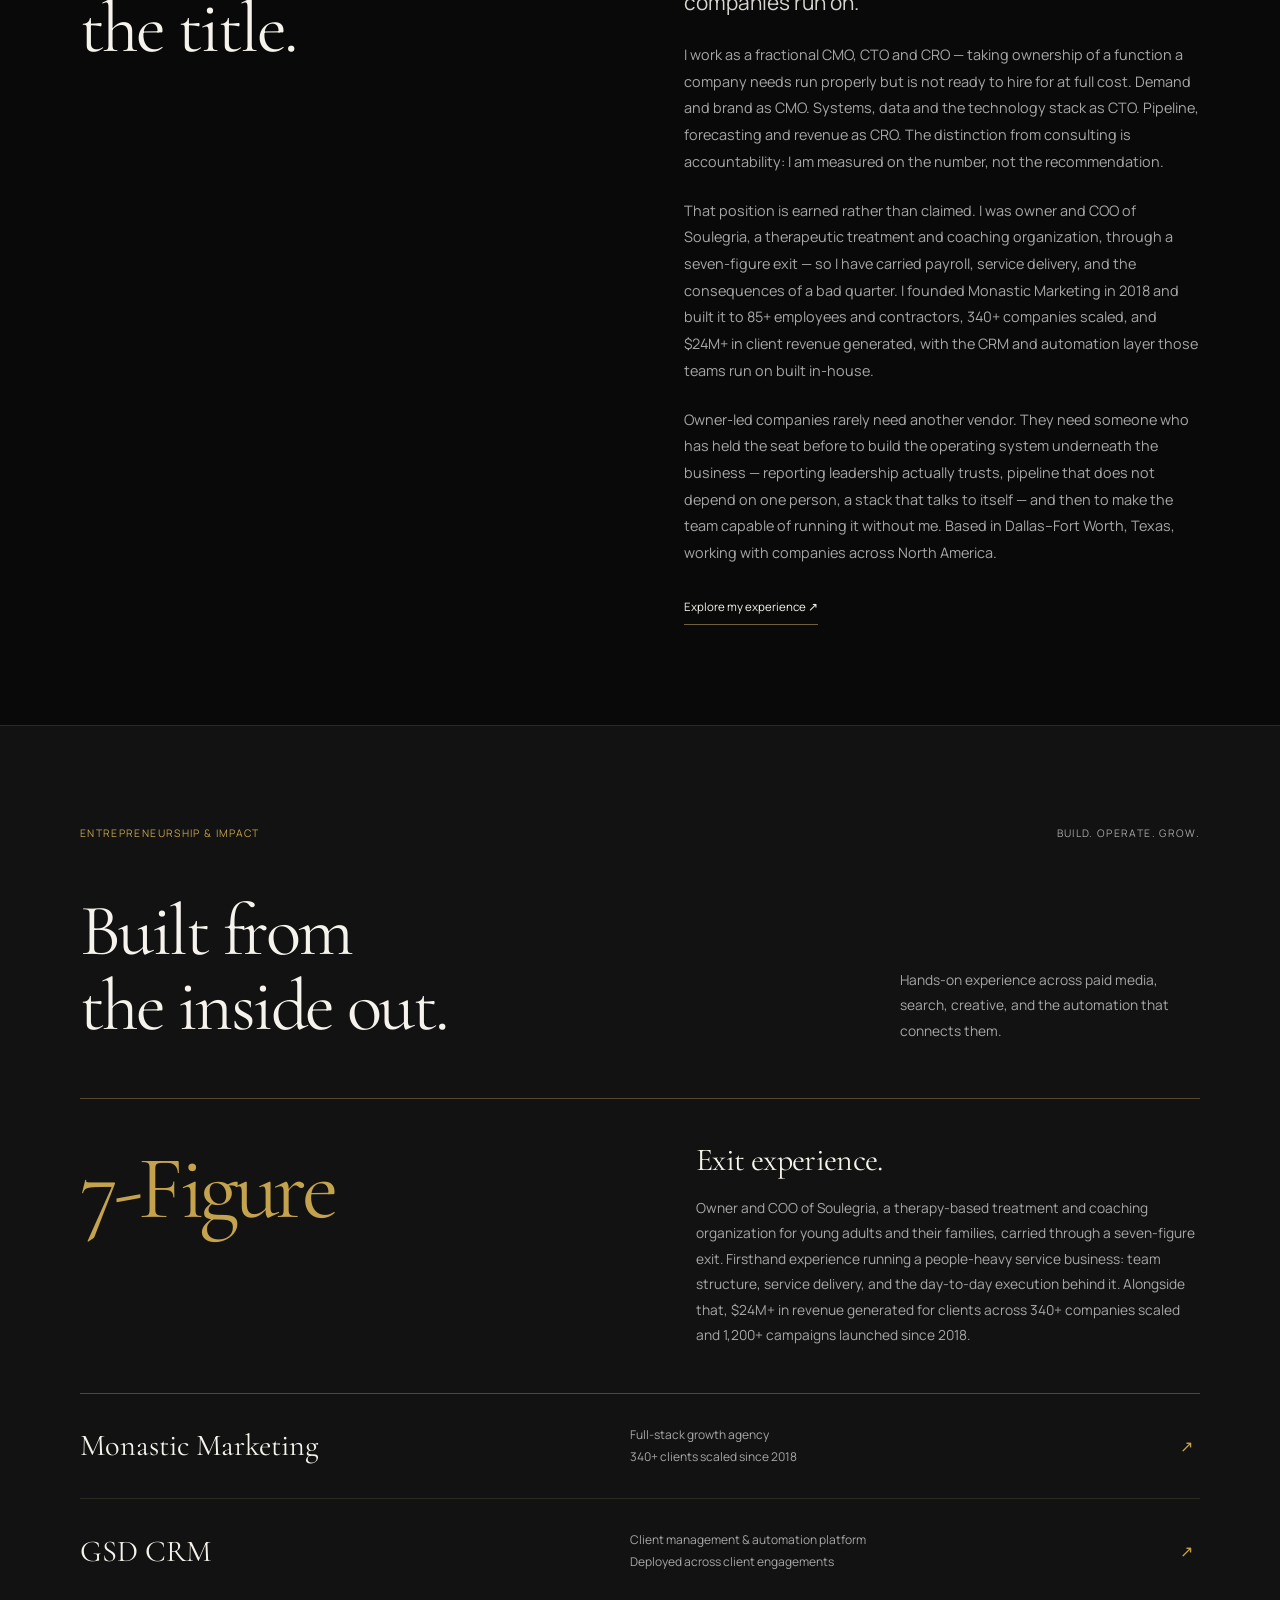
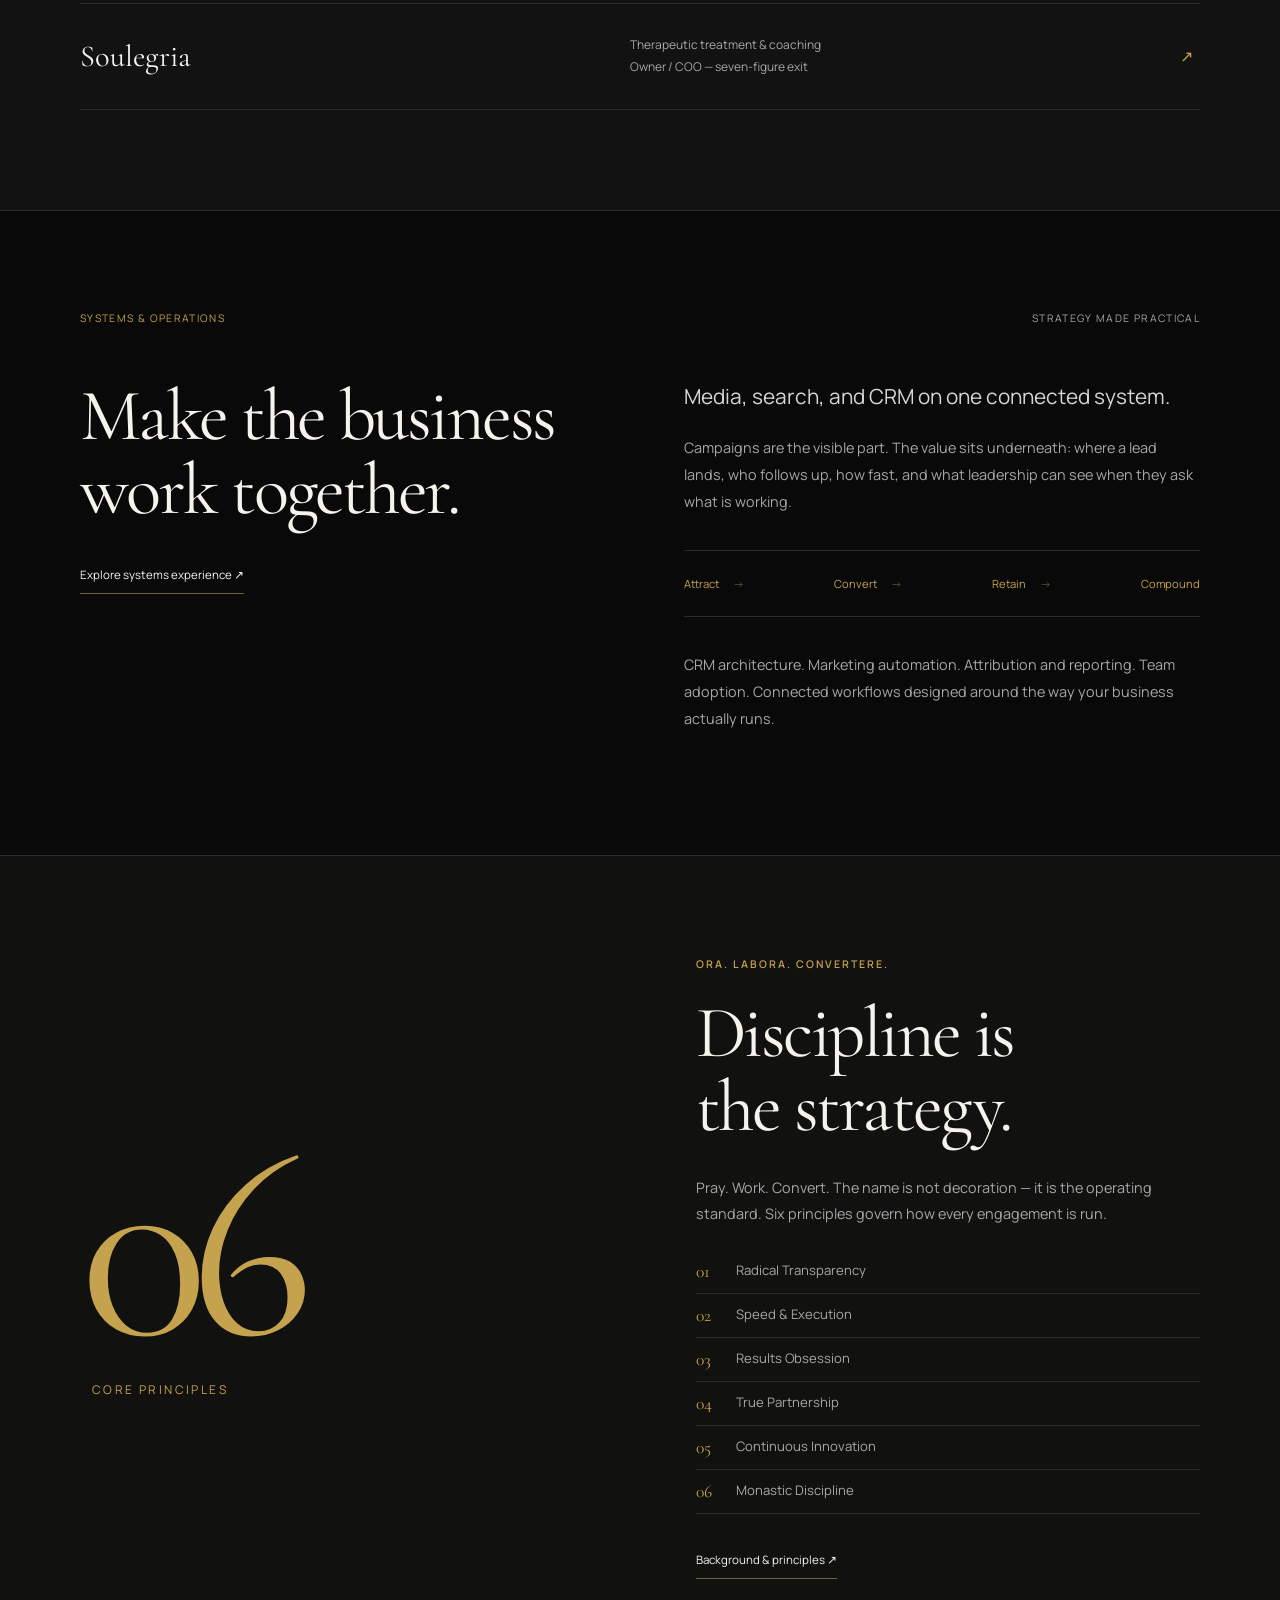
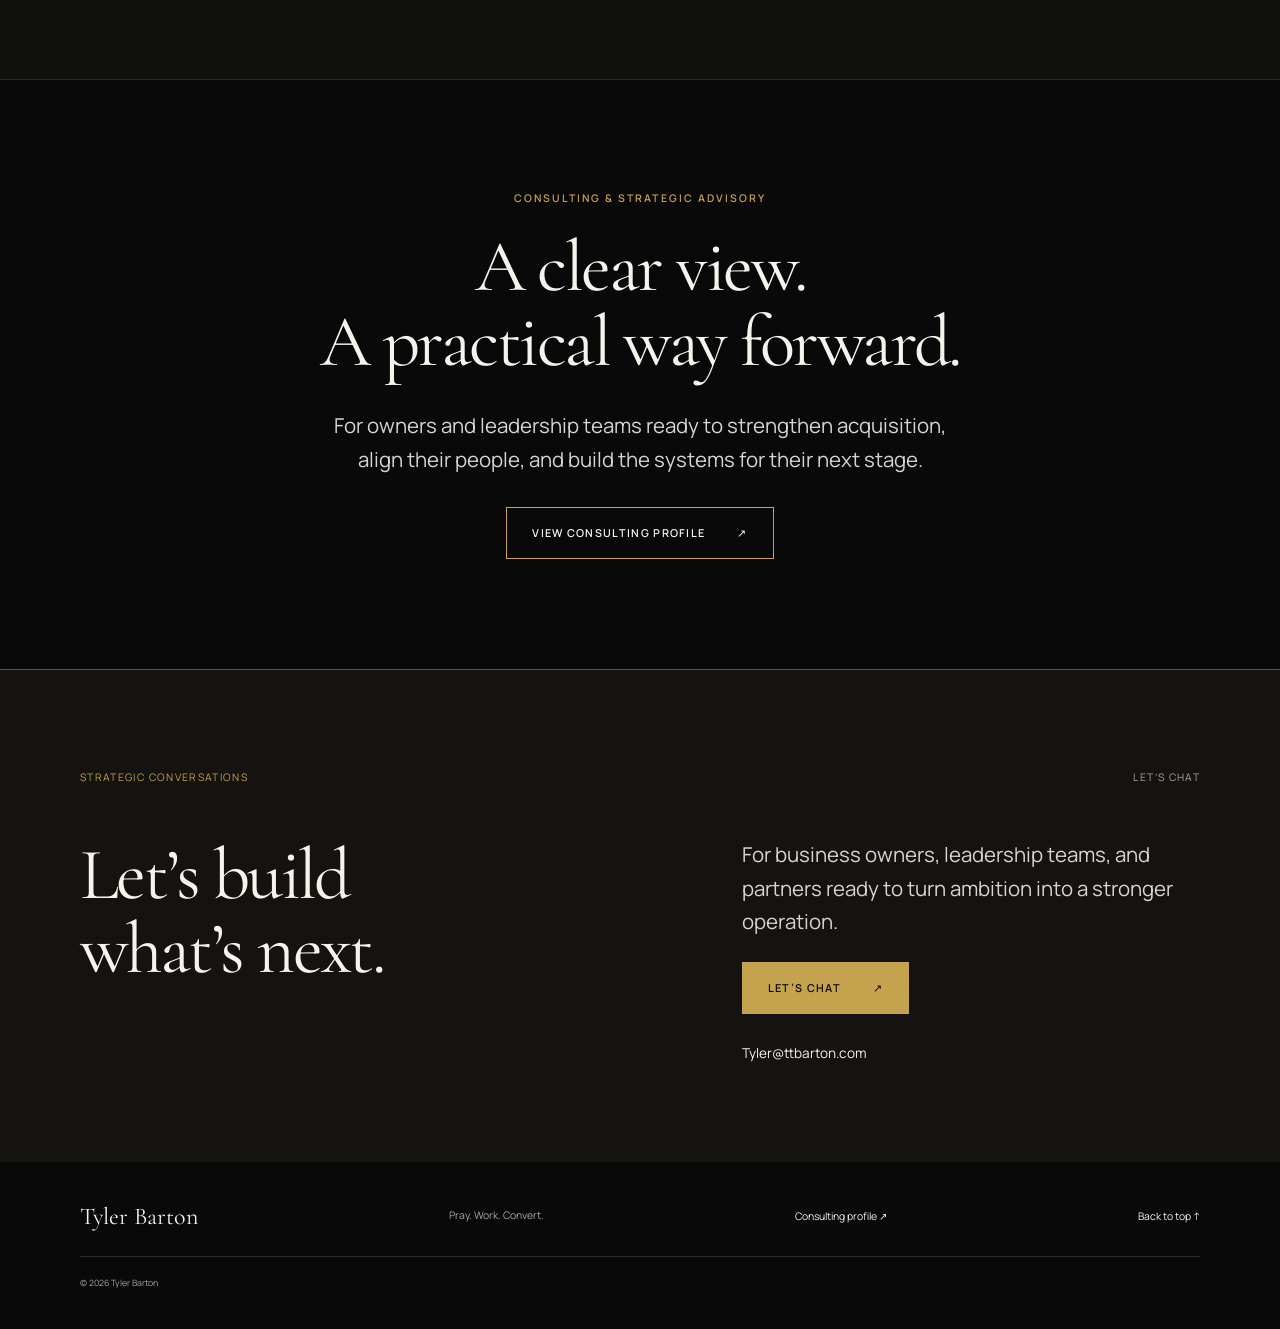
==== commit 14cd633e: "Remove the contact page; every CTA opens the booking modal Deleted contact/index.html and rewired th" ====
--- a/index.html
+++ b/index.html
@@ -61,7 +61,7 @@
     <a href="/consulting/#methodology" style="--i:5"><span>Methodology</span><span aria-hidden="true">&rsaquo;</span></a>
     <a href="/consulting/#engagements" style="--i:6"><span>Engagement options</span><span aria-hidden="true">&rsaquo;</span></a>
     <a href="/experience/#principles" style="--i:7"><span>Principles</span><span aria-hidden="true">&rsaquo;</span></a>
-    <a href="/contact/" style="--i:8"><span>Contact</span><span aria-hidden="true">&rsaquo;</span></a>
+    <a href="/#contact" style="--i:8"><span>Contact</span><span aria-hidden="true">&rsaquo;</span></a>
   </nav>
   <div class="nav-bottom">
     <span>Fractional CMO. CTO. CRO.</span>
@@ -78,7 +78,7 @@
       <p class="hero-statement">The experience to lead it.<br>The hands to build it.</p>
       <p class="hero-description">Fractional marketing, revenue and technology leadership for owner-led companies &mdash; and the systems that outlast the engagement.</p>
       <div class="hero-actions">
-        <a class="button gold" href="/contact/">Contact now <span aria-hidden="true">&#8599;</span></a>
+        <button class="button gold" data-open="booking">Let&rsquo;s Chat <span aria-hidden="true">&#8599;</span></button>
         <button class="briefing-button" data-open="overview">
           <span class="play-icon" aria-hidden="true">&#8599;</span>
           <span>60 second<br>profile overview</span>
@@ -241,7 +241,7 @@
       <h2>Let&rsquo;s build<br>what&rsquo;s next.</h2>
       <div>
         <p class="lead">For business owners, leadership teams, and partners ready to turn ambition into a stronger operation.</p>
-        <a class="button gold" href="/contact/">Contact now <span aria-hidden="true">&#8599;</span></a>
+        <button class="button gold" data-open="booking">Let&rsquo;s Chat <span aria-hidden="true">&#8599;</span></button>
         <div class="contact-links">
           <a href="mailto:Tyler@ttbarton.com">Tyler@ttbarton.com</a>
           <!-- TODO(content): add a direct phone number here, e.g. <a href="tel:+1XXXXXXXXXX">XXX-XXX-XXXX</a> -->
@@ -300,7 +300,7 @@
       <h2>Start with a conversation.</h2>
       <p>Explore the consulting profile for capabilities and engagement options, or get in touch to discuss your business and its priorities.</p>
       <div class="actions">
-        <a class="button gold" href="/contact/">Contact now <span aria-hidden="true">&#8599;</span></a>
+        <button class="button gold" data-open="booking">Let&rsquo;s Chat <span aria-hidden="true">&#8599;</span></button>
         <a class="text-link" href="/consulting/">Consulting profile &#8599;</a>
       </div>
     </article>
--- a/assets/styles.css
+++ b/assets/styles.css
@@ -116,6 +116,7 @@
 }
 .text-link:hover,
 .support-actions a:hover { color: var(--gold); border-color: var(--gold); }
+button.text-link { text-align: left; }
 
 .actions { display: flex; flex-wrap: wrap; align-items: center; gap: 25px; }
 
@@ -629,33 +630,6 @@
   letter-spacing: 0.12em;
   font-size: 0.62rem;
 }
-
-/* --- Contact page --------------------------------------------------------- */
-
-.contact-options { display: flex; flex-direction: column; max-width: 800px; margin-top: 55px; }
-.contact-options > a {
-  display: grid;
-  grid-template-columns: 130px 1fr 20px;
-  align-items: center;
-  gap: 25px;
-  padding: 28px 0;
-  border-top: 1px solid var(--line);
-}
-.contact-options > a > span:first-child { color: var(--muted); font-size: 0.7rem; }
-.contact-options strong { font-family: var(--font-display); font-size: 2rem; font-weight: 400; }
-.contact-options > a > span:last-child { color: var(--gold); }
-
-.calendar-shell {
-  display: flex;
-  flex-direction: column;
-  justify-content: center;
-  align-items: center;
-  min-height: 230px;
-  padding: 25px;
-  border: 1px solid var(--line);
-}
-.calendar-shell > p { margin: 20px 0 0; font-size: 0.7rem; }
-.booking-section h2 { margin-bottom: 25px; }
 
 /* --- Dialogs -------------------------------------------------------------- */
 
@@ -877,10 +851,6 @@
   .engagement h3 { font-size: 1.65rem; }
   .engagement summary p { font-size: 0.75rem; }
 
-  .contact-options > a { grid-template-columns: 1fr 20px; gap: 12px; }
-  .contact-options > a > span:first-child { grid-column: 1 / -1; }
-  .contact-options strong { font-size: clamp(1.2rem, 5.2vw, 1.8rem); }
-  .calendar-shell { padding: 12px; }
 
   .overview-dialog { max-height: 92dvh; padding: 22px; }
   .dialog-top .eyebrow { max-width: 190px; font-size: 0.55rem; }
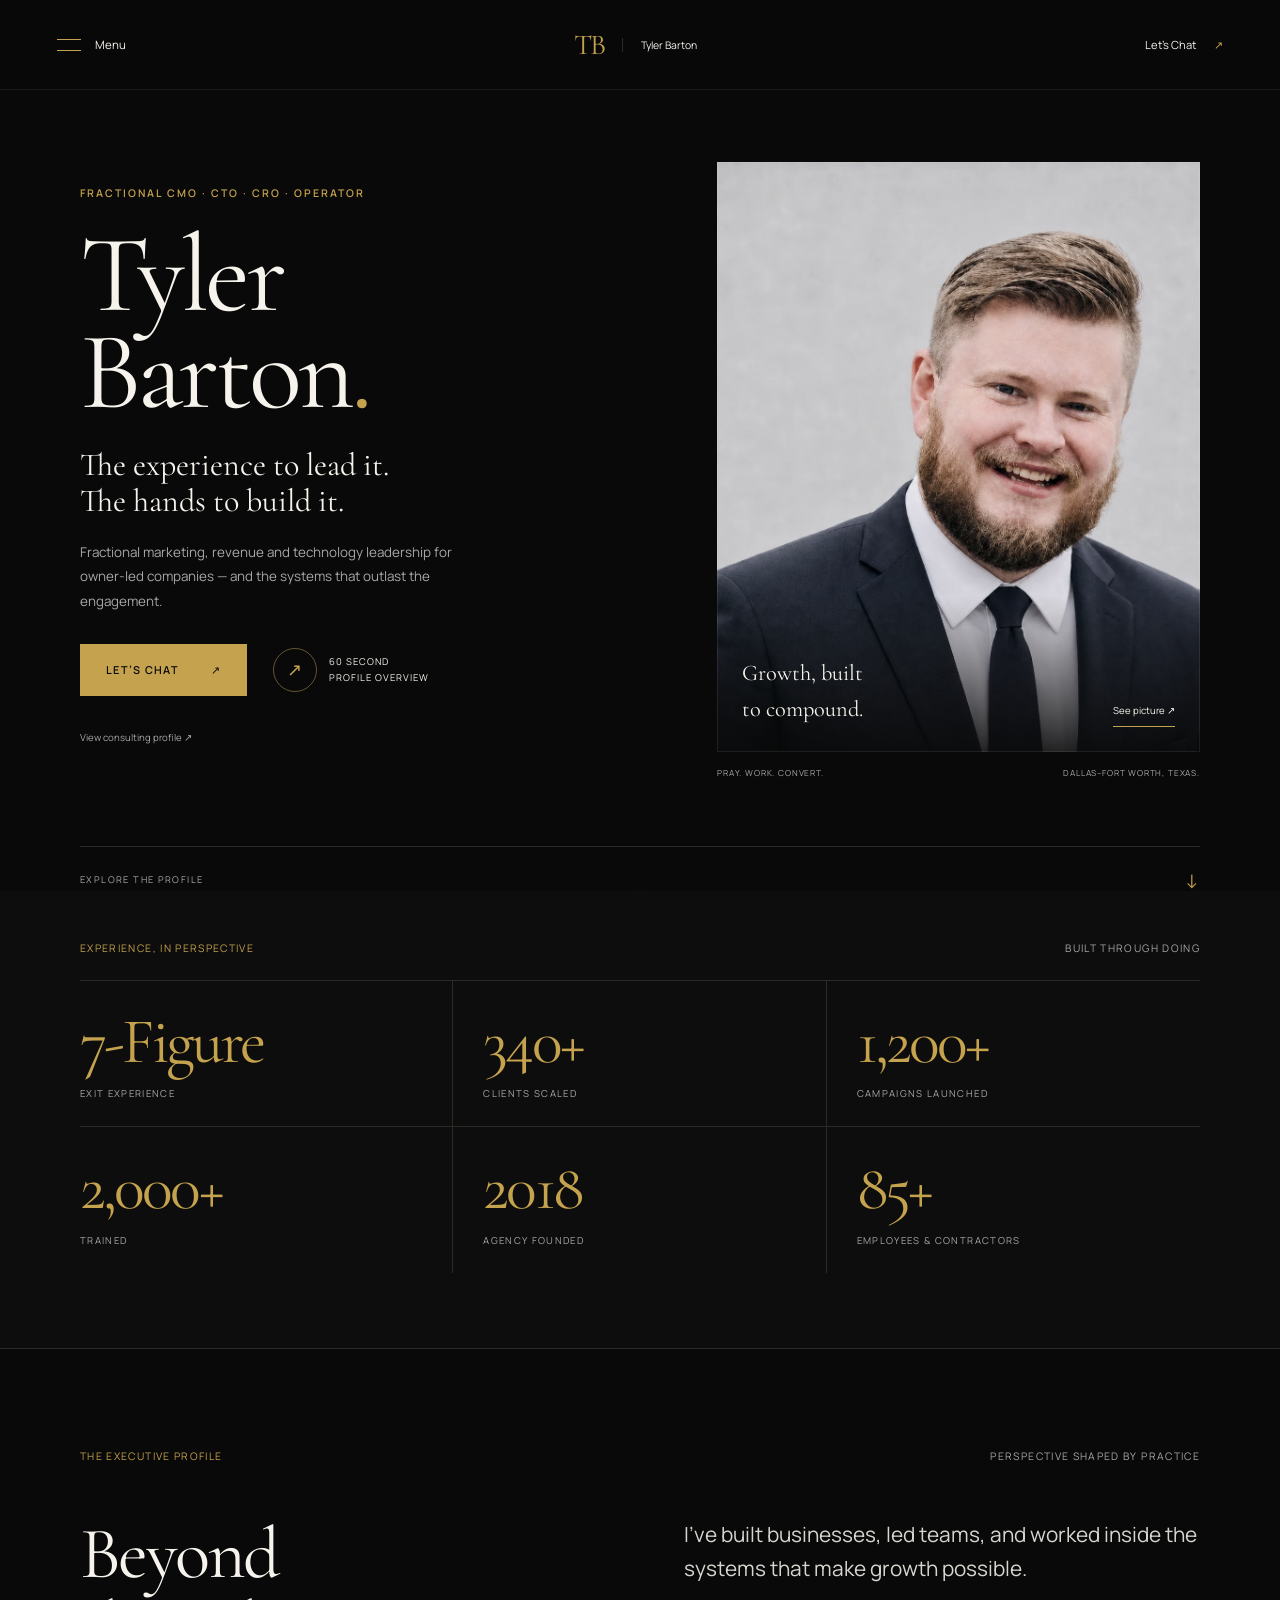
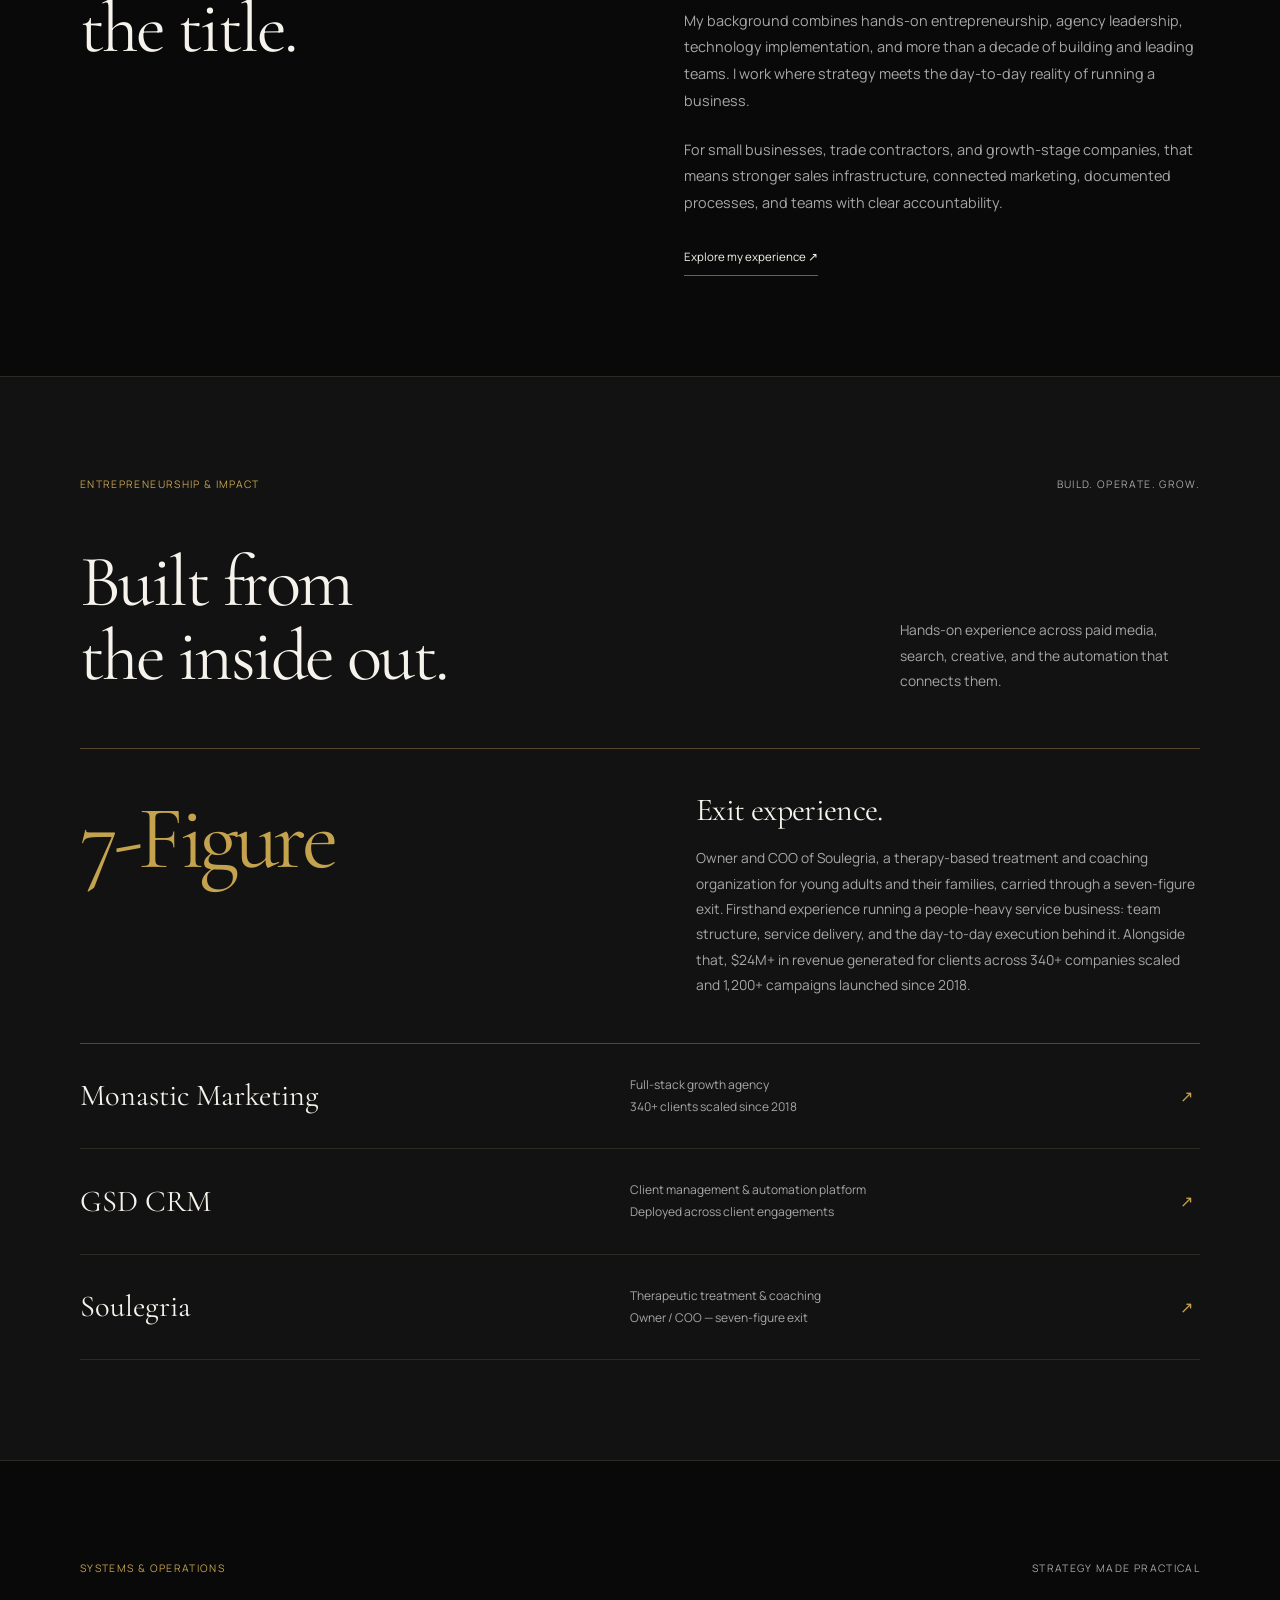
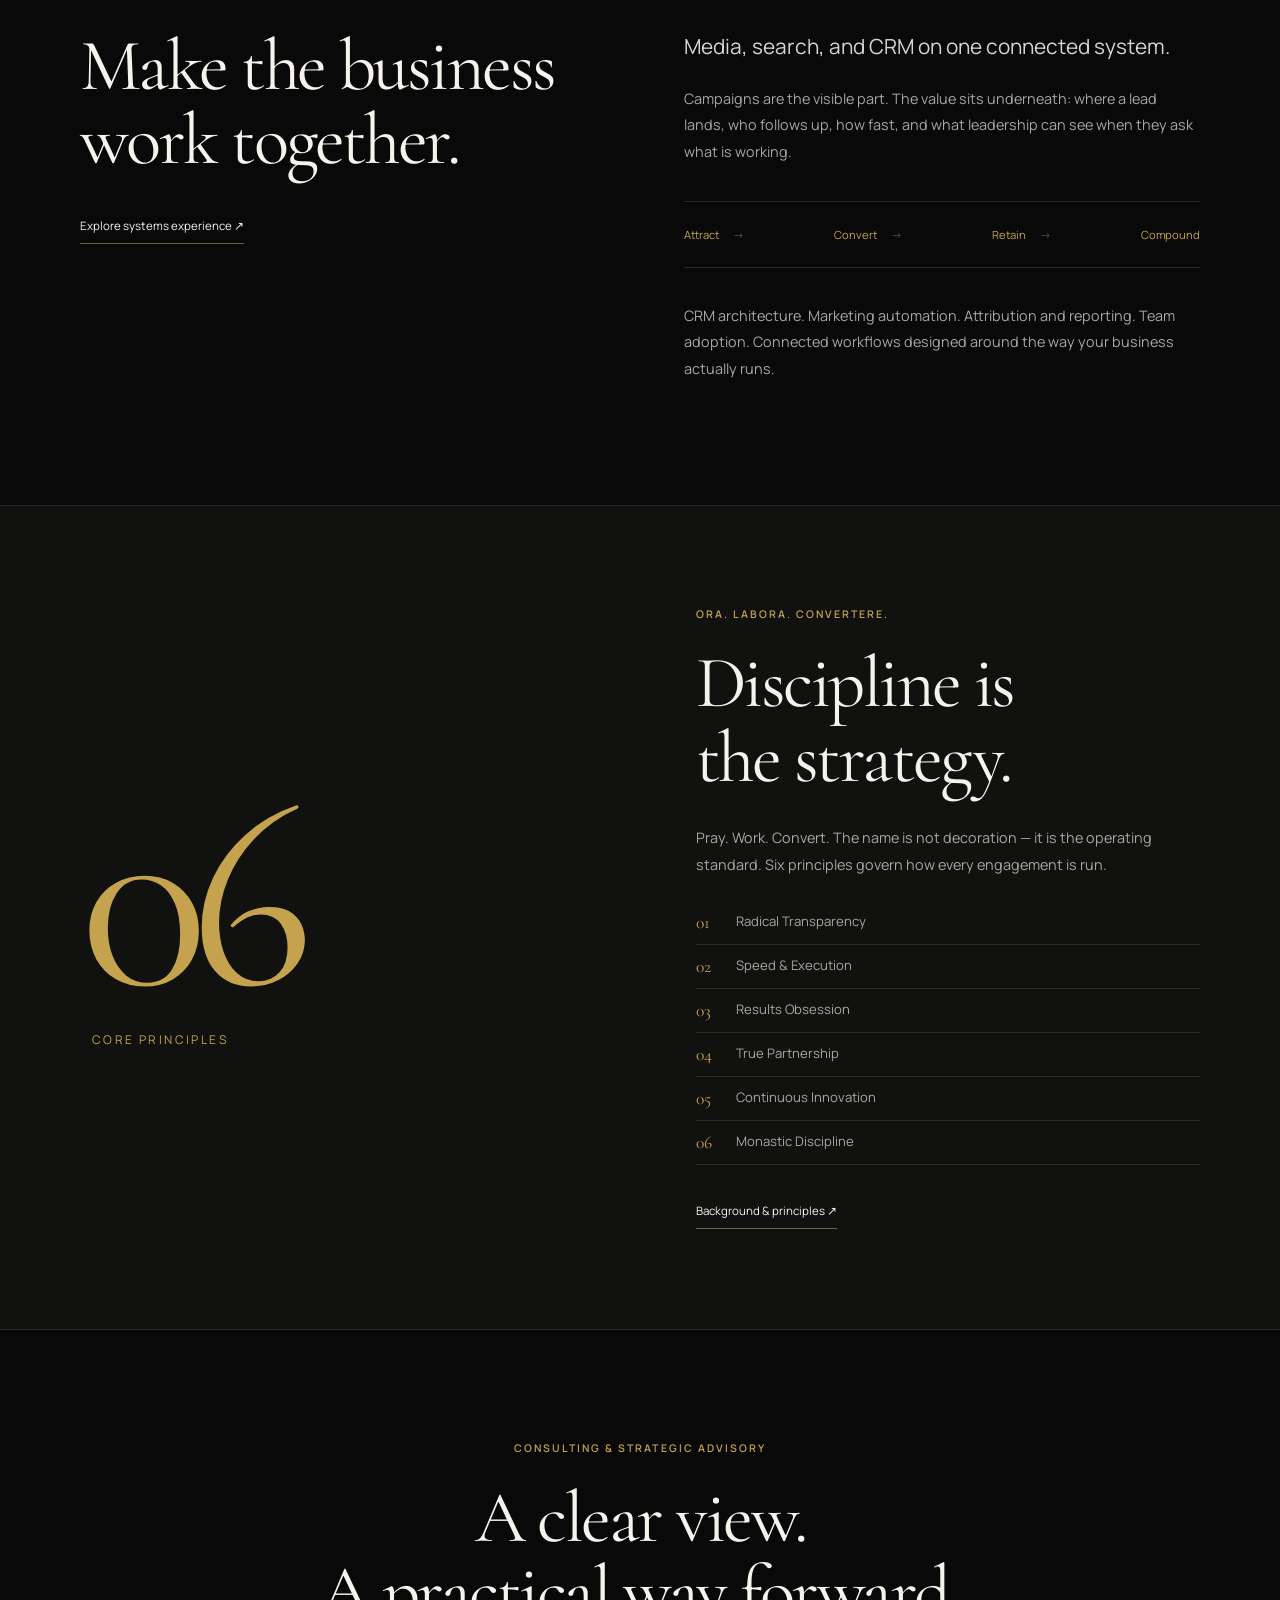
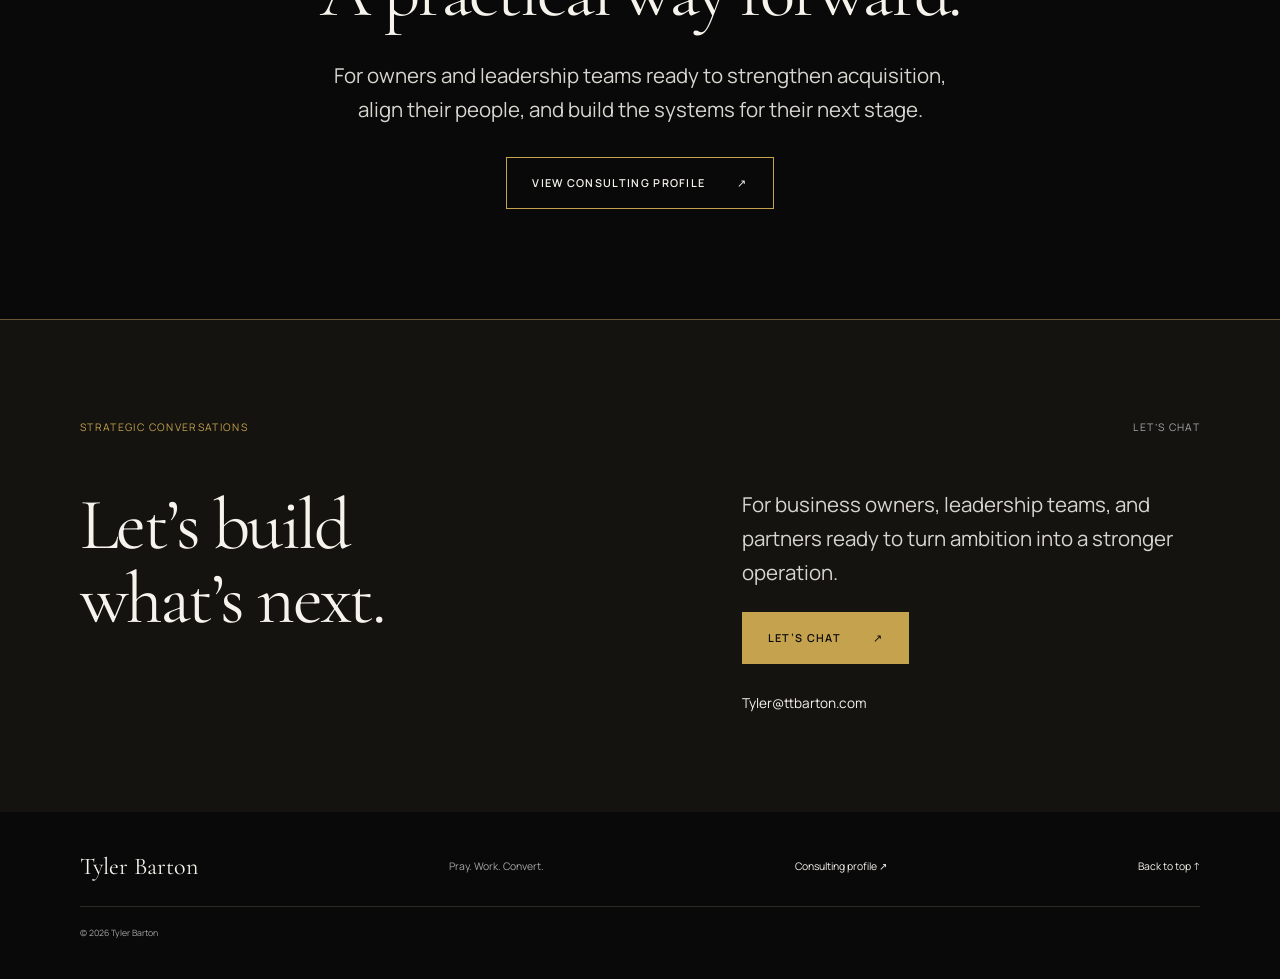
==== commit 0e2cba70: "Use Jeremiah's "Beyond the title" copy verbatim Replaces the fractional-executive rewrite of this se" ====
--- a/index.html
+++ b/index.html
@@ -28,7 +28,7 @@
 <link rel="preconnect" href="https://fonts.googleapis.com">
 <link rel="preconnect" href="https://fonts.gstatic.com" crossorigin>
 <link rel="stylesheet" href="https://fonts.googleapis.com/css2?family=Cormorant+Garamond:wght@300;400&family=Manrope:wght@400;500;600&display=swap">
-<link rel="stylesheet" href="/assets/styles.css">
+<link rel="stylesheet" href="/assets/styles.css?v=2">
 <script type="application/ld+json">
 {"@context":"https://schema.org","@type":"Person","name":"Tyler Barton","url":"https://ttbarton.com/","image":"https://ttbarton.com/assets/portrait.webp","jobTitle":"Fractional CMO, CTO & CRO","email":"Tyler@ttbarton.com","address":{"@type":"PostalAddress","addressLocality":"Dallas-Fort Worth","addressRegion":"TX","addressCountry":"US"},"worksFor":{"@type":"Organization","name":"Monastic Marketing","url":"https://monasticmarketing.com/"}}
 </script>
@@ -138,10 +138,9 @@
     <div class="editorial-split">
       <h2 data-reveal>Beyond<br>the title.</h2>
       <div>
-        <p class="lead" data-reveal>I&rsquo;ve owned a company, led the teams inside it, and built the revenue and technology systems other companies run on.</p>
-        <p>I work as a fractional CMO, CTO and CRO &mdash; taking ownership of a function a company needs run properly but is not ready to hire for at full cost. Demand and brand as CMO. Systems, data and the technology stack as CTO. Pipeline, forecasting and revenue as CRO. The distinction from consulting is accountability: I am measured on the number, not the recommendation.</p>
-        <p>That position is earned rather than claimed. I was owner and COO of Soulegria, a therapeutic treatment and coaching organization, through a seven-figure exit &mdash; so I have carried payroll, service delivery, and the consequences of a bad quarter. I founded Monastic Marketing in 2018 and built it to 85+ employees and contractors, 340+ companies scaled, and $24M+ in client revenue generated, with the CRM and automation layer those teams run on built in-house.</p>
-        <p>Owner-led companies rarely need another vendor. They need someone who has held the seat before to build the operating system underneath the business &mdash; reporting leadership actually trusts, pipeline that does not depend on one person, a stack that talks to itself &mdash; and then to make the team capable of running it without me. Based in Dallas&ndash;Fort Worth, Texas, working with companies across North America.</p>
+        <p class="lead" data-reveal>I&rsquo;ve built businesses, led teams, and worked inside the systems that make growth possible.</p>
+        <p>My background combines hands-on entrepreneurship, agency leadership, technology implementation, and more than a decade of building and leading teams. I work where strategy meets the day-to-day reality of running a business.</p>
+        <p>For small businesses, trade contractors, and growth-stage companies, that means stronger sales infrastructure, connected marketing, documented processes, and teams with clear accountability.</p>
         <a class="text-link" href="/experience/">Explore my experience <span aria-hidden="true">&#8599;</span></a>
       </div>
     </div>
@@ -328,6 +327,6 @@
   <p class="booking-note">Scheduling is handled by LeadConnector. Opening this connects to the booking service.</p>
 </dialog>
 
-<script src="/assets/site.js" defer></script>
+<script src="/assets/site.js?v=2" defer></script>
 </body>
 </html>
